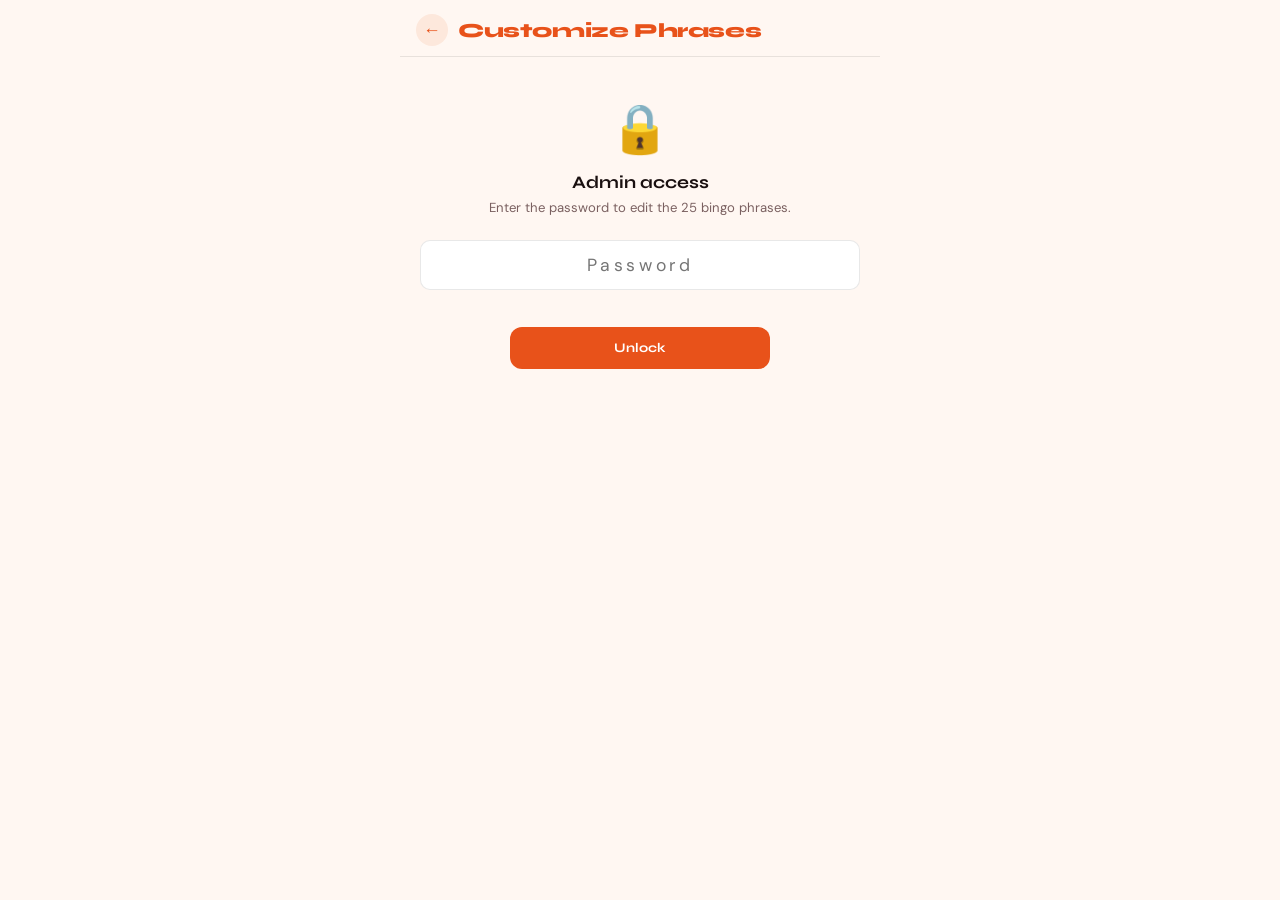
==== admin.html @ 4861fa91 "Add files via upload" ====
<!DOCTYPE html>
<html lang="en">
<head>
<meta charset="UTF-8">
<meta name="viewport" content="width=device-width, initial-scale=1.0, maximum-scale=1.0, user-scalable=no">
<title>Bingo Admin — Customize Phrases</title>
<style>
  @import url('https://fonts.googleapis.com/css2?family=Syne:wght@700;800&family=DM+Sans:ital,wght@0,400;0,500;1,400&display=swap');

  *, *::before, *::after { box-sizing: border-box; margin: 0; padding: 0; -webkit-tap-highlight-color: transparent; }

  :root {
    --orange: #E8521A;
    --orange-dk: #B83E10;
    --orange-lt: #FDE8DC;
    --bg: #FFF7F2;
    --card: #FFFFFF;
    --text: #1A1010;
    --muted: #7A6060;
    --border: rgba(0,0,0,0.09);
    --radius: 10px;
    --danger: #E24B4A;
  }

  html, body {
    min-height: 100%; font-family: 'DM Sans', sans-serif;
    background: var(--bg); color: var(--text);
  }

  .page { max-width: 480px; margin: 0 auto; padding: 0 0 48px; }

  /* ── Header ── */
  .header {
    position: sticky; top: 0; z-index: 10;
    background: var(--bg); border-bottom: 1px solid var(--border);
    padding: 14px 16px 10px;
  }
  .header-row { display: flex; align-items: center; gap: 10px; }
  .back-btn {
    display: flex; align-items: center; justify-content: center;
    width: 32px; height: 32px; border-radius: 50%;
    background: var(--orange-lt); border: none; cursor: pointer;
    color: var(--orange); font-size: 1.1rem;
    flex-shrink: 0; touch-action: manipulation;
    transition: background 0.15s;
  }
  .back-btn:active { background: #f5c9b3; }
  .header h1 {
    font-family: 'Syne', sans-serif; font-size: 1.25rem; font-weight: 800;
    color: var(--orange); letter-spacing: -0.02em;
  }

  /* ── Lock screen ── */
  .lock-screen { padding: 40px 20px; text-align: center; }
  .lock-icon { font-size: 3rem; margin-bottom: 12px; }
  .lock-screen h2 { font-family: 'Syne', sans-serif; font-size: 1.1rem; font-weight: 700; margin-bottom: 6px; }
  .lock-screen p { font-size: 0.82rem; color: var(--muted); margin-bottom: 24px; }

  .pw-field {
    width: 100%; border: 1.5px solid var(--border); border-radius: var(--radius);
    padding: 13px 16px; font-family: 'DM Sans', sans-serif; font-size: 1.1rem;
    outline: none; text-align: center; letter-spacing: 0.2em;
    color: var(--text); background: var(--card); appearance: none;
    margin-bottom: 10px;
  }
  .pw-field:focus { border-color: var(--orange); }
  .pw-err { font-size: 0.78rem; color: var(--danger); min-height: 1.2em; margin-bottom: 12px; }

  /* ── Editor ── */
  .editor { padding: 16px; display: none; }
  .editor.show { display: block; }

  .editor-intro {
    background: var(--orange-lt); border-radius: var(--radius); padding: 12px 14px;
    font-size: 0.8rem; color: var(--orange-dk); line-height: 1.5; margin-bottom: 16px;
  }
  .editor-intro strong { font-weight: 700; }

  .phrase-list { display: flex; flex-direction: column; gap: 8px; margin-bottom: 20px; }

  .phrase-row {
    display: flex; align-items: center; gap: 8px;
  }
  .phrase-num {
    font-family: 'Syne', sans-serif; font-size: 0.68rem; font-weight: 700;
    color: var(--muted); width: 20px; flex-shrink: 0; text-align: right;
  }
  .phrase-input {
    flex: 1; border: 1.5px solid var(--border); border-radius: var(--radius);
    padding: 10px 12px; font-family: 'DM Sans', sans-serif; font-size: 0.88rem;
    outline: none; color: var(--text); background: var(--card); appearance: none;
    transition: border-color 0.15s;
  }
  .phrase-input:focus { border-color: var(--orange); }
  .phrase-input::placeholder { color: #bbb; }

  .actions { display: flex; flex-direction: column; gap: 10px; }
  .btn {
    font-family: 'Syne', sans-serif; font-size: 0.82rem; font-weight: 700;
    padding: 13px 20px; border-radius: 12px; border: none; cursor: pointer;
    touch-action: manipulation; transition: background 0.15s, transform 0.1s;
    text-align: center; width: 100%;
  }
  .btn:active { transform: scale(0.97); }
  .btn-primary { background: var(--orange); color: #fff; }
  .btn-primary:active { background: var(--orange-dk); }
  .btn-ghost { background: var(--card); color: var(--muted); border: 1.5px solid var(--border); }
  .btn-ghost:active { background: #f0e8e4; }
  .btn-danger { background: transparent; color: var(--danger); border: 1.5px solid var(--danger); }
  .btn-danger:active { background: #fef0f0; }

  /* ── Toast ── */
  .toast {
    position: fixed; bottom: 24px; left: 50%; transform: translateX(-50%) translateY(80px);
    background: #1A1010; color: #fff; border-radius: 99px;
    padding: 10px 20px; font-size: 0.82rem; font-weight: 500;
    transition: transform 0.3s cubic-bezier(.32,.72,0,1), opacity 0.3s;
    opacity: 0; white-space: nowrap; z-index: 999; pointer-events: none;
  }
  .toast.show { transform: translateX(-50%) translateY(0); opacity: 1; }

  /* ── Lock screen btn ── */
  .lock-screen .btn { max-width: 260px; margin: 0 auto; display: block; }
</style>
</head>
<body>
<div class="page">

  <div class="header">
    <div class="header-row">
      <button class="back-btn" onclick="window.location.href='index.html'" aria-label="Back to game">←</button>
      <h1>Customize Phrases</h1>
    </div>
  </div>

  <!-- Lock screen -->
  <div class="lock-screen" id="lockScreen">
    <div class="lock-icon">🔒</div>
    <h2>Admin access</h2>
    <p>Enter the password to edit the 25 bingo phrases.</p>
    <input
      class="pw-field" id="pwInput"
      type="password" placeholder="Password"
      autocomplete="off"
      onkeydown="if(event.key==='Enter'){event.preventDefault();checkPw();}"
    >
    <div class="pw-err" id="pwErr"></div>
    <button class="btn btn-primary" onclick="checkPw()">Unlock</button>
  </div>

  <!-- Phrase editor -->
  <div class="editor" id="editor">
    <div class="editor-intro">
      <strong>25 phrases</strong> — these will be randomly shuffled into each player's bingo card. Keep phrases short and fun!
    </div>

    <div class="phrase-list" id="phraseList"></div>

    <div class="actions">
      <button class="btn btn-primary" onclick="savePhrases()">💾 Save phrases</button>
      <button class="btn btn-ghost" onclick="exportTxt()">↓ Export as .txt</button>
      <button class="btn btn-ghost" onclick="importTrigger()">↑ Import from .txt</button>
      <button class="btn btn-danger" onclick="resetToDefaults()">↺ Reset to defaults</button>
    </div>

    <input type="file" id="importFile" accept=".txt" style="display:none" onchange="importTxt(event)">
  </div>

</div>

<div class="toast" id="toast"></div>

<script>
let PASSWORD_HASH = null;

async function sha256(str) {
  const buf = await crypto.subtle.digest('SHA-256', new TextEncoder().encode(str));
  return Array.from(new Uint8Array(buf)).map(b => b.toString(16).padStart(2,'0')).join('');
}

async function loadPasswordHash() {
  try {
    const res = await fetch('password.txt?nc=' + Date.now());
    if (!res.ok) throw new Error();
    PASSWORD_HASH = (await res.text()).trim();
  } catch(e) {
    PASSWORD_HASH = await sha256('03052015');
  }
}

async function checkPw() {
  const v = document.getElementById('pwInput').value;
  if (!PASSWORD_HASH) { showToast('⚠ Still loading, try again'); return; }
  const hash = await sha256(v);
  if (hash === PASSWORD_HASH) {
    document.getElementById('pwErr').textContent = '';
    document.getElementById('lockScreen').style.display = 'none';
    document.getElementById('editor').classList.add('show');
    renderEditor(loadPhrases());
  } else {
    document.getElementById('pwErr').textContent = 'Incorrect password.';
    document.getElementById('pwInput').value = '';
    document.getElementById('pwInput').focus();
  }
}

loadPasswordHash();

const DEFAULT_PHRASES = [
  "Has traveled to 3+ countries",
  "Speaks 2+ languages",
  "Woke up before 6am today",
  "Loves pineapple on pizza",
  "Has a pet at home",
  "Plays a musical instrument",
  "Prefers tea over coffee",
  "Binge-watched a series overnight",
  "Has met a celebrity",
  "Loves spicy food",
  "Has run a 5K or more",
  "Works from home regularly",
  "Has a hidden talent",
  "Has lived in another city",
  "Is the eldest sibling",
  "Can cook a dish by memory",
  "Read a book this month",
  "Collects something unusual",
  "Has gone camping",
  "Learned something new this week",
  "Is afraid of heights",
  "Can solve a Rubik's cube",
  "Has dyed their hair before",
  "Loves karaoke",
  "Pulled an all-nighter recently"
];

function loadPhrases() {
  try {
    const s = localStorage.getItem('bingo_phrases');
    if (s) { const a = JSON.parse(s); if (Array.isArray(a) && a.length === 25) return a; }
  } catch(e) {}
  return [...DEFAULT_PHRASES];
}

function checkPw() {
  const v = document.getElementById('pwInput').value;
  if (v === PASSWORD) {
    document.getElementById('pwErr').textContent = '';
    document.getElementById('lockScreen').style.display = 'none';
    document.getElementById('editor').classList.add('show');
    renderEditor(loadPhrases());
  } else {
    document.getElementById('pwErr').textContent = 'Incorrect password.';
    document.getElementById('pwInput').value = '';
    document.getElementById('pwInput').focus();
  }
}

function renderEditor(phrases) {
  const list = document.getElementById('phraseList');
  list.innerHTML = '';
  phrases.forEach((p, i) => {
    const row = document.createElement('div');
    row.className = 'phrase-row';
    row.innerHTML = `
      <span class="phrase-num">${i + 1}</span>
      <input class="phrase-input" type="text" maxlength="80"
        value="${escHtml(p)}" placeholder="Phrase ${i + 1}…"
        data-idx="${i}" autocomplete="off" autocorrect="off" spellcheck="false"
        onkeydown="if(event.key==='Enter'){event.preventDefault();focusNext(${i});}">
    `;
    list.appendChild(row);
  });
}

function focusNext(i) {
  const inputs = document.querySelectorAll('.phrase-input');
  if (inputs[i + 1]) inputs[i + 1].focus();
  else savePhrases();
}

function getPhrases() {
  return Array.from(document.querySelectorAll('.phrase-input')).map(el => el.value.trim() || `Phrase ${Number(el.dataset.idx)+1}`);
}

function savePhrases() {
  const phrases = getPhrases();
  localStorage.setItem('bingo_phrases', JSON.stringify(phrases));
  showToast('✓ Phrases saved!');
}

function resetToDefaults() {
  if (!confirm('Reset all 25 phrases to the defaults?')) return;
  localStorage.removeItem('bingo_phrases');
  renderEditor([...DEFAULT_PHRASES]);
  showToast('↺ Reset to defaults');
}

function exportTxt() {
  const phrases = getPhrases();
  const content = phrases.map((p, i) => `${i + 1}. ${p}`).join('\n');
  const blob = new Blob([content], { type: 'text/plain' });
  const a = document.createElement('a');
  a.href = URL.createObjectURL(blob);
  a.download = 'bingo-phrases.txt';
  a.click();
  showToast('↓ Exported bingo-phrases.txt');
}

function importTrigger() { document.getElementById('importFile').click(); }

function importTxt(e) {
  const file = e.target.files[0];
  if (!file) return;
  const reader = new FileReader();
  reader.onload = function(ev) {
    const lines = ev.target.result.split('\n')
      .map(l => l.replace(/^\d+\.\s*/, '').trim())
      .filter(Boolean);
    if (lines.length < 25) { showToast('⚠ Need at least 25 lines'); return; }
    renderEditor(lines.slice(0, 25));
    showToast('↑ Imported ' + file.name);
  };
  reader.readAsText(file);
  e.target.value = '';
}

function showToast(msg) {
  const t = document.getElementById('toast');
  t.textContent = msg;
  t.classList.add('show');
  clearTimeout(t._timer);
  t._timer = setTimeout(() => t.classList.remove('show'), 2200);
}

function escHtml(s) {
  return s.replace(/&/g,'&amp;').replace(/"/g,'&quot;').replace(/</g,'&lt;').replace(/>/g,'&gt;');
}
</script>
</body>
</html>
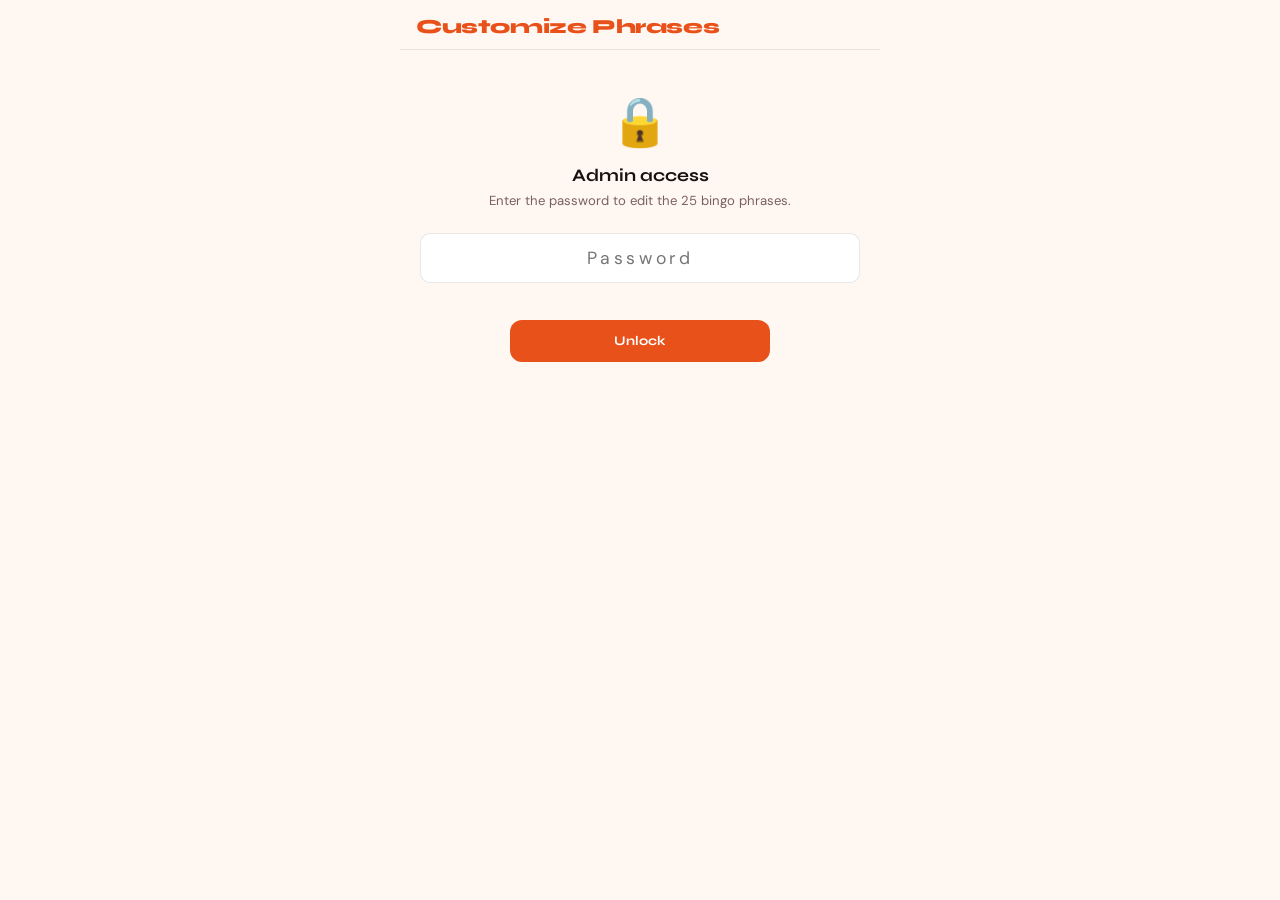
==== commit ac3ddaab: "Update admin.html" ====
--- a/admin.html
+++ b/admin.html
@@ -36,15 +36,6 @@
     padding: 14px 16px 10px;
   }
   .header-row { display: flex; align-items: center; gap: 10px; }
-  .back-btn {
-    display: flex; align-items: center; justify-content: center;
-    width: 32px; height: 32px; border-radius: 50%;
-    background: var(--orange-lt); border: none; cursor: pointer;
-    color: var(--orange); font-size: 1.1rem;
-    flex-shrink: 0; touch-action: manipulation;
-    transition: background 0.15s;
-  }
-  .back-btn:active { background: #f5c9b3; }
   .header h1 {
     font-family: 'Syne', sans-serif; font-size: 1.25rem; font-weight: 800;
     color: var(--orange); letter-spacing: -0.02em;
@@ -128,7 +119,6 @@
 
   <div class="header">
     <div class="header-row">
-      <button class="back-btn" onclick="window.location.href='index.html'" aria-label="Back to game">←</button>
       <h1>Customize Phrases</h1>
     </div>
   </div>
@@ -179,13 +169,16 @@
 }
 
 async function loadPasswordHash() {
+  // Always set the compiled-in fallback first so unlock works immediately
+  PASSWORD_HASH = await sha256('03052015');
+  // Then try to load from password.txt (overrides if found, e.g. on GitHub Pages)
   try {
     const res = await fetch('password.txt?nc=' + Date.now());
-    if (!res.ok) throw new Error();
-    PASSWORD_HASH = (await res.text()).trim();
-  } catch(e) {
-    PASSWORD_HASH = await sha256('03052015');
-  }
+    if (res.ok) {
+      const txt = (await res.text()).trim();
+      if (txt.length === 64) PASSWORD_HASH = txt; // only override if valid sha256
+    }
+  } catch(e) {}
 }
 
 async function checkPw() {
@@ -230,14 +223,13 @@
   "Is afraid of heights",
   "Can solve a Rubik's cube",
   "Has dyed their hair before",
-  "Loves karaoke",
-  "Pulled an all-nighter recently"
+  "Loves karaoke"
 ];
 
 function loadPhrases() {
   try {
     const s = localStorage.getItem('bingo_phrases');
-    if (s) { const a = JSON.parse(s); if (Array.isArray(a) && a.length === 25) return a; }
+    if (s) { const a = JSON.parse(s); if (Array.isArray(a) && a.length === 24) return a; }
   } catch(e) {}
   return [...DEFAULT_PHRASES];
 }
@@ -317,8 +309,8 @@
     const lines = ev.target.result.split('\n')
       .map(l => l.replace(/^\d+\.\s*/, '').trim())
       .filter(Boolean);
-    if (lines.length < 25) { showToast('⚠ Need at least 25 lines'); return; }
-    renderEditor(lines.slice(0, 25));
+    if (lines.length < 24) { showToast('⚠ Need at least 24 lines'); return; }
+    renderEditor(lines.slice(0, 24));
     showToast('↑ Imported ' + file.name);
   };
   reader.readAsText(file);
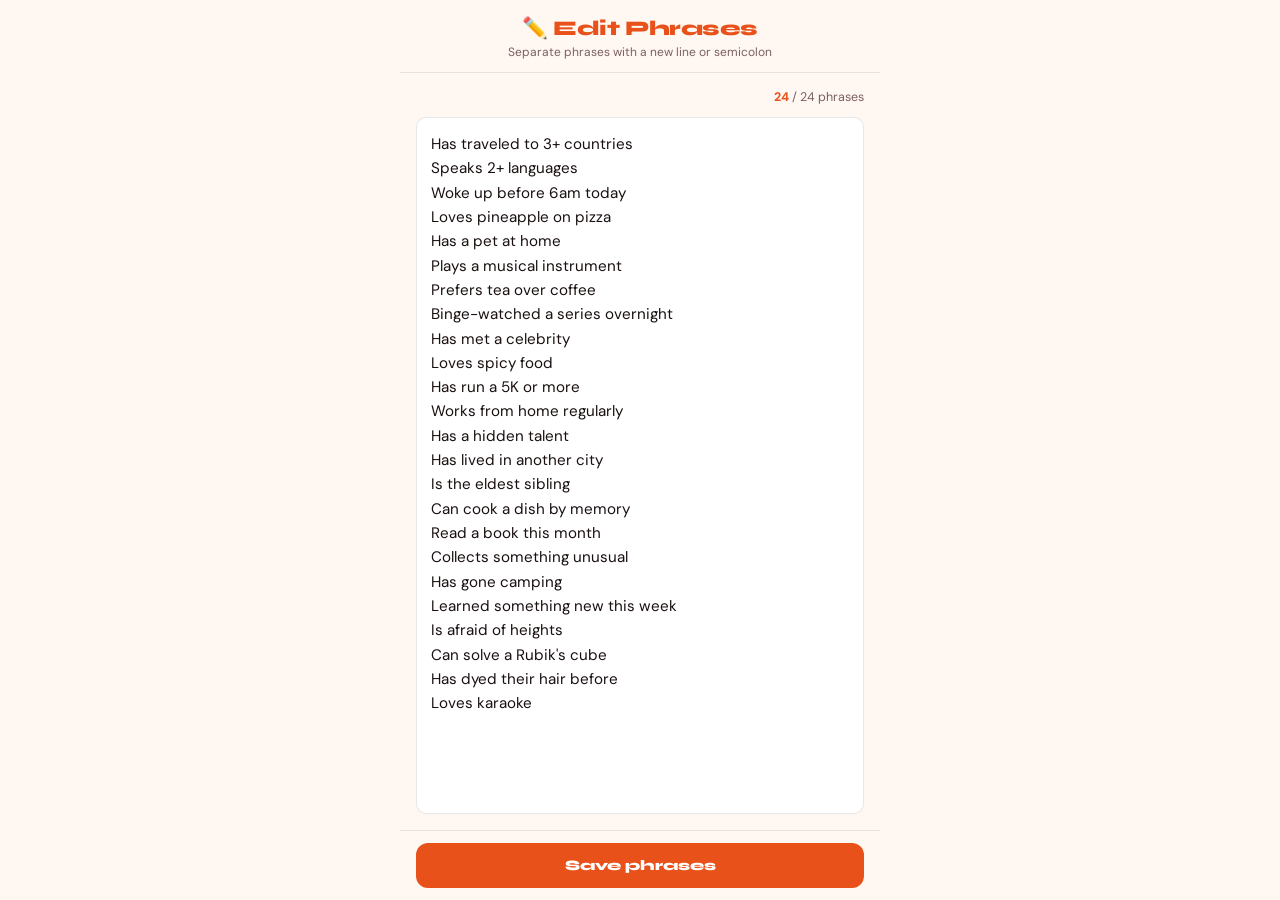
==== commit 3216de26: "Update admin.html" ====
--- a/admin.html
+++ b/admin.html
@@ -3,227 +3,71 @@
 <head>
 <meta charset="UTF-8">
 <meta name="viewport" content="width=device-width, initial-scale=1.0, maximum-scale=1.0, user-scalable=no">
-<title>Bingo Admin — Customize Phrases</title>
+<title>Bingo — Edit Phrases</title>
 <style>
-  @import url('https://fonts.googleapis.com/css2?family=Syne:wght@700;800&family=DM+Sans:ital,wght@0,400;0,500;1,400&display=swap');
+  @import url('https://fonts.googleapis.com/css2?family=Syne:wght@700;800&family=DM+Sans:wght@400;500&display=swap');
+  *, *::before, *::after { box-sizing: border-box; margin: 0; padding: 0; -webkit-tap-highlight-color: transparent; }
+  :root {
+    --orange: #E8521A; --orange-dk: #B83E10; --orange-lt: #FDE8DC;
+    --bg: #FFF7F2; --card: #FFFFFF; --text: #1A1010; --muted: #7A6060;
+    --border: rgba(0,0,0,0.09); --radius: 10px;
+  }
+  html, body { height: 100%; font-family: 'DM Sans', sans-serif; background: var(--bg); color: var(--text); }
 
-  *, *::before, *::after { box-sizing: border-box; margin: 0; padding: 0; -webkit-tap-highlight-color: transparent; }
+  .page { display: flex; flex-direction: column; height: 100dvh; max-width: 480px; margin: 0 auto; }
 
-  :root {
-    --orange: #E8521A;
-    --orange-dk: #B83E10;
-    --orange-lt: #FDE8DC;
-    --bg: #FFF7F2;
-    --card: #FFFFFF;
-    --text: #1A1010;
-    --muted: #7A6060;
-    --border: rgba(0,0,0,0.09);
-    --radius: 10px;
-    --danger: #E24B4A;
+  .header { flex-shrink: 0; background: var(--bg); border-bottom: 1px solid var(--border); padding: 16px 16px 12px; text-align: center; }
+  .header h1 { font-family: 'Syne', sans-serif; font-size: 1.3rem; font-weight: 800; color: var(--orange); letter-spacing: -0.02em; }
+  .header p { font-size: 0.75rem; color: var(--muted); margin-top: 3px; }
+
+  .body { flex: 1; display: flex; flex-direction: column; padding: 16px; gap: 12px; min-height: 0; }
+
+  .counter { font-size: 0.78rem; color: var(--muted); text-align: right; }
+  .counter span { font-weight: 700; color: var(--orange); }
+  .counter.warn span { color: #E24B4A; }
+
+  textarea {
+    flex: 1; width: 100%; border: 1.5px solid var(--border); border-radius: var(--radius);
+    padding: 14px; font-family: 'DM Sans', sans-serif; font-size: 0.95rem; line-height: 1.6;
+    outline: none; color: var(--text); background: var(--card); resize: none;
+    appearance: none; -webkit-appearance: none;
   }
+  textarea:focus { border-color: var(--orange); }
 
-  html, body {
-    min-height: 100%; font-family: 'DM Sans', sans-serif;
-    background: var(--bg); color: var(--text);
-  }
+  .save-bar { flex-shrink: 0; padding: 12px 16px calc(12px + env(safe-area-inset-bottom, 0px)); background: var(--bg); border-top: 1px solid var(--border); }
+  .btn-save { font-family: 'Syne', sans-serif; font-size: 0.9rem; font-weight: 800; padding: 14px; border-radius: 12px; border: none; cursor: pointer; width: 100%; background: var(--orange); color: #fff; touch-action: manipulation; transition: background 0.15s, transform 0.1s; }
+  .btn-save:active { background: var(--orange-dk); transform: scale(0.98); }
 
-  .page { max-width: 480px; margin: 0 auto; padding: 0 0 48px; }
-
-  /* ── Header ── */
-  .header {
-    position: sticky; top: 0; z-index: 10;
-    background: var(--bg); border-bottom: 1px solid var(--border);
-    padding: 14px 16px 10px;
-  }
-  .header-row { display: flex; align-items: center; gap: 10px; }
-  .header h1 {
-    font-family: 'Syne', sans-serif; font-size: 1.25rem; font-weight: 800;
-    color: var(--orange); letter-spacing: -0.02em;
-  }
-
-  /* ── Lock screen ── */
-  .lock-screen { padding: 40px 20px; text-align: center; }
-  .lock-icon { font-size: 3rem; margin-bottom: 12px; }
-  .lock-screen h2 { font-family: 'Syne', sans-serif; font-size: 1.1rem; font-weight: 700; margin-bottom: 6px; }
-  .lock-screen p { font-size: 0.82rem; color: var(--muted); margin-bottom: 24px; }
-
-  .pw-field {
-    width: 100%; border: 1.5px solid var(--border); border-radius: var(--radius);
-    padding: 13px 16px; font-family: 'DM Sans', sans-serif; font-size: 1.1rem;
-    outline: none; text-align: center; letter-spacing: 0.2em;
-    color: var(--text); background: var(--card); appearance: none;
-    margin-bottom: 10px;
-  }
-  .pw-field:focus { border-color: var(--orange); }
-  .pw-err { font-size: 0.78rem; color: var(--danger); min-height: 1.2em; margin-bottom: 12px; }
-
-  /* ── Editor ── */
-  .editor { padding: 16px; display: none; }
-  .editor.show { display: block; }
-
-  .editor-intro {
-    background: var(--orange-lt); border-radius: var(--radius); padding: 12px 14px;
-    font-size: 0.8rem; color: var(--orange-dk); line-height: 1.5; margin-bottom: 16px;
-  }
-  .editor-intro strong { font-weight: 700; }
-
-  .phrase-list { display: flex; flex-direction: column; gap: 8px; margin-bottom: 20px; }
-
-  .phrase-row {
-    display: flex; align-items: center; gap: 8px;
-  }
-  .phrase-num {
-    font-family: 'Syne', sans-serif; font-size: 0.68rem; font-weight: 700;
-    color: var(--muted); width: 20px; flex-shrink: 0; text-align: right;
-  }
-  .phrase-input {
-    flex: 1; border: 1.5px solid var(--border); border-radius: var(--radius);
-    padding: 10px 12px; font-family: 'DM Sans', sans-serif; font-size: 0.88rem;
-    outline: none; color: var(--text); background: var(--card); appearance: none;
-    transition: border-color 0.15s;
-  }
-  .phrase-input:focus { border-color: var(--orange); }
-  .phrase-input::placeholder { color: #bbb; }
-
-  .actions { display: flex; flex-direction: column; gap: 10px; }
-  .btn {
-    font-family: 'Syne', sans-serif; font-size: 0.82rem; font-weight: 700;
-    padding: 13px 20px; border-radius: 12px; border: none; cursor: pointer;
-    touch-action: manipulation; transition: background 0.15s, transform 0.1s;
-    text-align: center; width: 100%;
-  }
-  .btn:active { transform: scale(0.97); }
-  .btn-primary { background: var(--orange); color: #fff; }
-  .btn-primary:active { background: var(--orange-dk); }
-  .btn-ghost { background: var(--card); color: var(--muted); border: 1.5px solid var(--border); }
-  .btn-ghost:active { background: #f0e8e4; }
-  .btn-danger { background: transparent; color: var(--danger); border: 1.5px solid var(--danger); }
-  .btn-danger:active { background: #fef0f0; }
-
-  /* ── Toast ── */
-  .toast {
-    position: fixed; bottom: 24px; left: 50%; transform: translateX(-50%) translateY(80px);
-    background: #1A1010; color: #fff; border-radius: 99px;
-    padding: 10px 20px; font-size: 0.82rem; font-weight: 500;
-    transition: transform 0.3s cubic-bezier(.32,.72,0,1), opacity 0.3s;
-    opacity: 0; white-space: nowrap; z-index: 999; pointer-events: none;
-  }
+  .toast { position: fixed; bottom: 80px; left: 50%; transform: translateX(-50%) translateY(20px); background: #1A1010; color: #fff; border-radius: 99px; padding: 10px 22px; font-size: 0.82rem; font-weight: 500; transition: transform 0.28s cubic-bezier(.32,.72,0,1), opacity 0.28s; opacity: 0; white-space: nowrap; z-index: 999; pointer-events: none; }
   .toast.show { transform: translateX(-50%) translateY(0); opacity: 1; }
-
-  /* ── Lock screen btn ── */
-  .lock-screen .btn { max-width: 260px; margin: 0 auto; display: block; }
 </style>
 </head>
 <body>
 <div class="page">
-
   <div class="header">
-    <div class="header-row">
-      <h1>Customize Phrases</h1>
-    </div>
+    <h1>✏️ Edit Phrases</h1>
+    <p>Separate phrases with a new line or semicolon</p>
   </div>
-
-  <!-- Lock screen -->
-  <div class="lock-screen" id="lockScreen">
-    <div class="lock-icon">🔒</div>
-    <h2>Admin access</h2>
-    <p>Enter the password to edit the 25 bingo phrases.</p>
-    <input
-      class="pw-field" id="pwInput"
-      type="password" placeholder="Password"
-      autocomplete="off"
-      onkeydown="if(event.key==='Enter'){event.preventDefault();checkPw();}"
-    >
-    <div class="pw-err" id="pwErr"></div>
-    <button class="btn btn-primary" onclick="checkPw()">Unlock</button>
+  <div class="body">
+    <div class="counter" id="counter"><span>0</span> / 24 phrases</div>
+    <textarea id="phraseBox" placeholder="Enter your phrases here, one per line or separated by semicolons…" oninput="updateCounter()"></textarea>
   </div>
-
-  <!-- Phrase editor -->
-  <div class="editor" id="editor">
-    <div class="editor-intro">
-      <strong>25 phrases</strong> — these will be randomly shuffled into each player's bingo card. Keep phrases short and fun!
-    </div>
-
-    <div class="phrase-list" id="phraseList"></div>
-
-    <div class="actions">
-      <button class="btn btn-primary" onclick="savePhrases()">💾 Save phrases</button>
-      <button class="btn btn-ghost" onclick="exportTxt()">↓ Export as .txt</button>
-      <button class="btn btn-ghost" onclick="importTrigger()">↑ Import from .txt</button>
-      <button class="btn btn-danger" onclick="resetToDefaults()">↺ Reset to defaults</button>
-    </div>
-
-    <input type="file" id="importFile" accept=".txt" style="display:none" onchange="importTxt(event)">
+  <div class="save-bar">
+    <button class="btn-save" onclick="savePhrases()">Save phrases</button>
   </div>
-
 </div>
-
 <div class="toast" id="toast"></div>
 
 <script>
-let PASSWORD_HASH = null;
-
-async function sha256(str) {
-  const buf = await crypto.subtle.digest('SHA-256', new TextEncoder().encode(str));
-  return Array.from(new Uint8Array(buf)).map(b => b.toString(16).padStart(2,'0')).join('');
-}
-
-async function loadPasswordHash() {
-  // Always set the compiled-in fallback first so unlock works immediately
-  PASSWORD_HASH = await sha256('03052015');
-  // Then try to load from password.txt (overrides if found, e.g. on GitHub Pages)
-  try {
-    const res = await fetch('password.txt?nc=' + Date.now());
-    if (res.ok) {
-      const txt = (await res.text()).trim();
-      if (txt.length === 64) PASSWORD_HASH = txt; // only override if valid sha256
-    }
-  } catch(e) {}
-}
-
-async function checkPw() {
-  const v = document.getElementById('pwInput').value;
-  if (!PASSWORD_HASH) { showToast('⚠ Still loading, try again'); return; }
-  const hash = await sha256(v);
-  if (hash === PASSWORD_HASH) {
-    document.getElementById('pwErr').textContent = '';
-    document.getElementById('lockScreen').style.display = 'none';
-    document.getElementById('editor').classList.add('show');
-    renderEditor(loadPhrases());
-  } else {
-    document.getElementById('pwErr').textContent = 'Incorrect password.';
-    document.getElementById('pwInput').value = '';
-    document.getElementById('pwInput').focus();
-  }
-}
-
-loadPasswordHash();
-
 const DEFAULT_PHRASES = [
-  "Has traveled to 3+ countries",
-  "Speaks 2+ languages",
-  "Woke up before 6am today",
-  "Loves pineapple on pizza",
-  "Has a pet at home",
-  "Plays a musical instrument",
-  "Prefers tea over coffee",
-  "Binge-watched a series overnight",
-  "Has met a celebrity",
-  "Loves spicy food",
-  "Has run a 5K or more",
-  "Works from home regularly",
-  "Has a hidden talent",
-  "Has lived in another city",
-  "Is the eldest sibling",
-  "Can cook a dish by memory",
-  "Read a book this month",
-  "Collects something unusual",
-  "Has gone camping",
-  "Learned something new this week",
-  "Is afraid of heights",
-  "Can solve a Rubik's cube",
-  "Has dyed their hair before",
-  "Loves karaoke"
+  "Has traveled to 3+ countries","Speaks 2+ languages","Woke up before 6am today",
+  "Loves pineapple on pizza","Has a pet at home","Plays a musical instrument",
+  "Prefers tea over coffee","Binge-watched a series overnight","Has met a celebrity",
+  "Loves spicy food","Has run a 5K or more","Works from home regularly",
+  "Has a hidden talent","Has lived in another city","Is the eldest sibling",
+  "Can cook a dish by memory","Read a book this month","Collects something unusual",
+  "Has gone camping","Learned something new this week","Is afraid of heights",
+  "Can solve a Rubik's cube","Has dyed their hair before","Loves karaoke"
 ];
 
 function loadPhrases() {
@@ -234,100 +78,34 @@
   return [...DEFAULT_PHRASES];
 }
 
-function checkPw() {
-  const v = document.getElementById('pwInput').value;
-  if (v === PASSWORD) {
-    document.getElementById('pwErr').textContent = '';
-    document.getElementById('lockScreen').style.display = 'none';
-    document.getElementById('editor').classList.add('show');
-    renderEditor(loadPhrases());
-  } else {
-    document.getElementById('pwErr').textContent = 'Incorrect password.';
-    document.getElementById('pwInput').value = '';
-    document.getElementById('pwInput').focus();
-  }
+function parsePhrases(text) {
+  return text.split(/[;\n]+/).map(p => p.trim()).filter(Boolean);
 }
 
-function renderEditor(phrases) {
-  const list = document.getElementById('phraseList');
-  list.innerHTML = '';
-  phrases.forEach((p, i) => {
-    const row = document.createElement('div');
-    row.className = 'phrase-row';
-    row.innerHTML = `
-      <span class="phrase-num">${i + 1}</span>
-      <input class="phrase-input" type="text" maxlength="80"
-        value="${escHtml(p)}" placeholder="Phrase ${i + 1}…"
-        data-idx="${i}" autocomplete="off" autocorrect="off" spellcheck="false"
-        onkeydown="if(event.key==='Enter'){event.preventDefault();focusNext(${i});}">
-    `;
-    list.appendChild(row);
-  });
-}
-
-function focusNext(i) {
-  const inputs = document.querySelectorAll('.phrase-input');
-  if (inputs[i + 1]) inputs[i + 1].focus();
-  else savePhrases();
-}
-
-function getPhrases() {
-  return Array.from(document.querySelectorAll('.phrase-input')).map(el => el.value.trim() || `Phrase ${Number(el.dataset.idx)+1}`);
+function updateCounter() {
+  const phrases = parsePhrases(document.getElementById('phraseBox').value);
+  const n = phrases.length;
+  const el = document.getElementById('counter');
+  el.innerHTML = '<span>' + n + '</span> / 24 phrases';
+  el.className = 'counter' + (n !== 24 ? ' warn' : '');
 }
 
 function savePhrases() {
-  const phrases = getPhrases();
+  const phrases = parsePhrases(document.getElementById('phraseBox').value);
+  if (phrases.length < 24) { showToast('⚠ Need exactly 24 phrases (have ' + phrases.length + ')'); return; }
+  if (phrases.length > 24) { showToast('⚠ Too many phrases (have ' + phrases.length + ', need 24)'); return; }
   localStorage.setItem('bingo_phrases', JSON.stringify(phrases));
   showToast('✓ Phrases saved!');
 }
 
-function resetToDefaults() {
-  if (!confirm('Reset all 25 phrases to the defaults?')) return;
-  localStorage.removeItem('bingo_phrases');
-  renderEditor([...DEFAULT_PHRASES]);
-  showToast('↺ Reset to defaults');
+function showToast(msg) {
+  const t = document.getElementById('toast'); t.textContent = msg; t.classList.add('show');
+  clearTimeout(t._t); t._t = setTimeout(() => t.classList.remove('show'), 2500);
 }
 
-function exportTxt() {
-  const phrases = getPhrases();
-  const content = phrases.map((p, i) => `${i + 1}. ${p}`).join('\n');
-  const blob = new Blob([content], { type: 'text/plain' });
-  const a = document.createElement('a');
-  a.href = URL.createObjectURL(blob);
-  a.download = 'bingo-phrases.txt';
-  a.click();
-  showToast('↓ Exported bingo-phrases.txt');
-}
-
-function importTrigger() { document.getElementById('importFile').click(); }
-
-function importTxt(e) {
-  const file = e.target.files[0];
-  if (!file) return;
-  const reader = new FileReader();
-  reader.onload = function(ev) {
-    const lines = ev.target.result.split('\n')
-      .map(l => l.replace(/^\d+\.\s*/, '').trim())
-      .filter(Boolean);
-    if (lines.length < 24) { showToast('⚠ Need at least 24 lines'); return; }
-    renderEditor(lines.slice(0, 24));
-    showToast('↑ Imported ' + file.name);
-  };
-  reader.readAsText(file);
-  e.target.value = '';
-}
-
-function showToast(msg) {
-  const t = document.getElementById('toast');
-  t.textContent = msg;
-  t.classList.add('show');
-  clearTimeout(t._timer);
-  t._timer = setTimeout(() => t.classList.remove('show'), 2200);
-}
-
-function escHtml(s) {
-  return s.replace(/&/g,'&amp;').replace(/"/g,'&quot;').replace(/</g,'&lt;').replace(/>/g,'&gt;');
-}
+// Populate textarea with current phrases
+document.getElementById('phraseBox').value = loadPhrases().join('\n');
+updateCounter();
 </script>
 </body>
 </html>
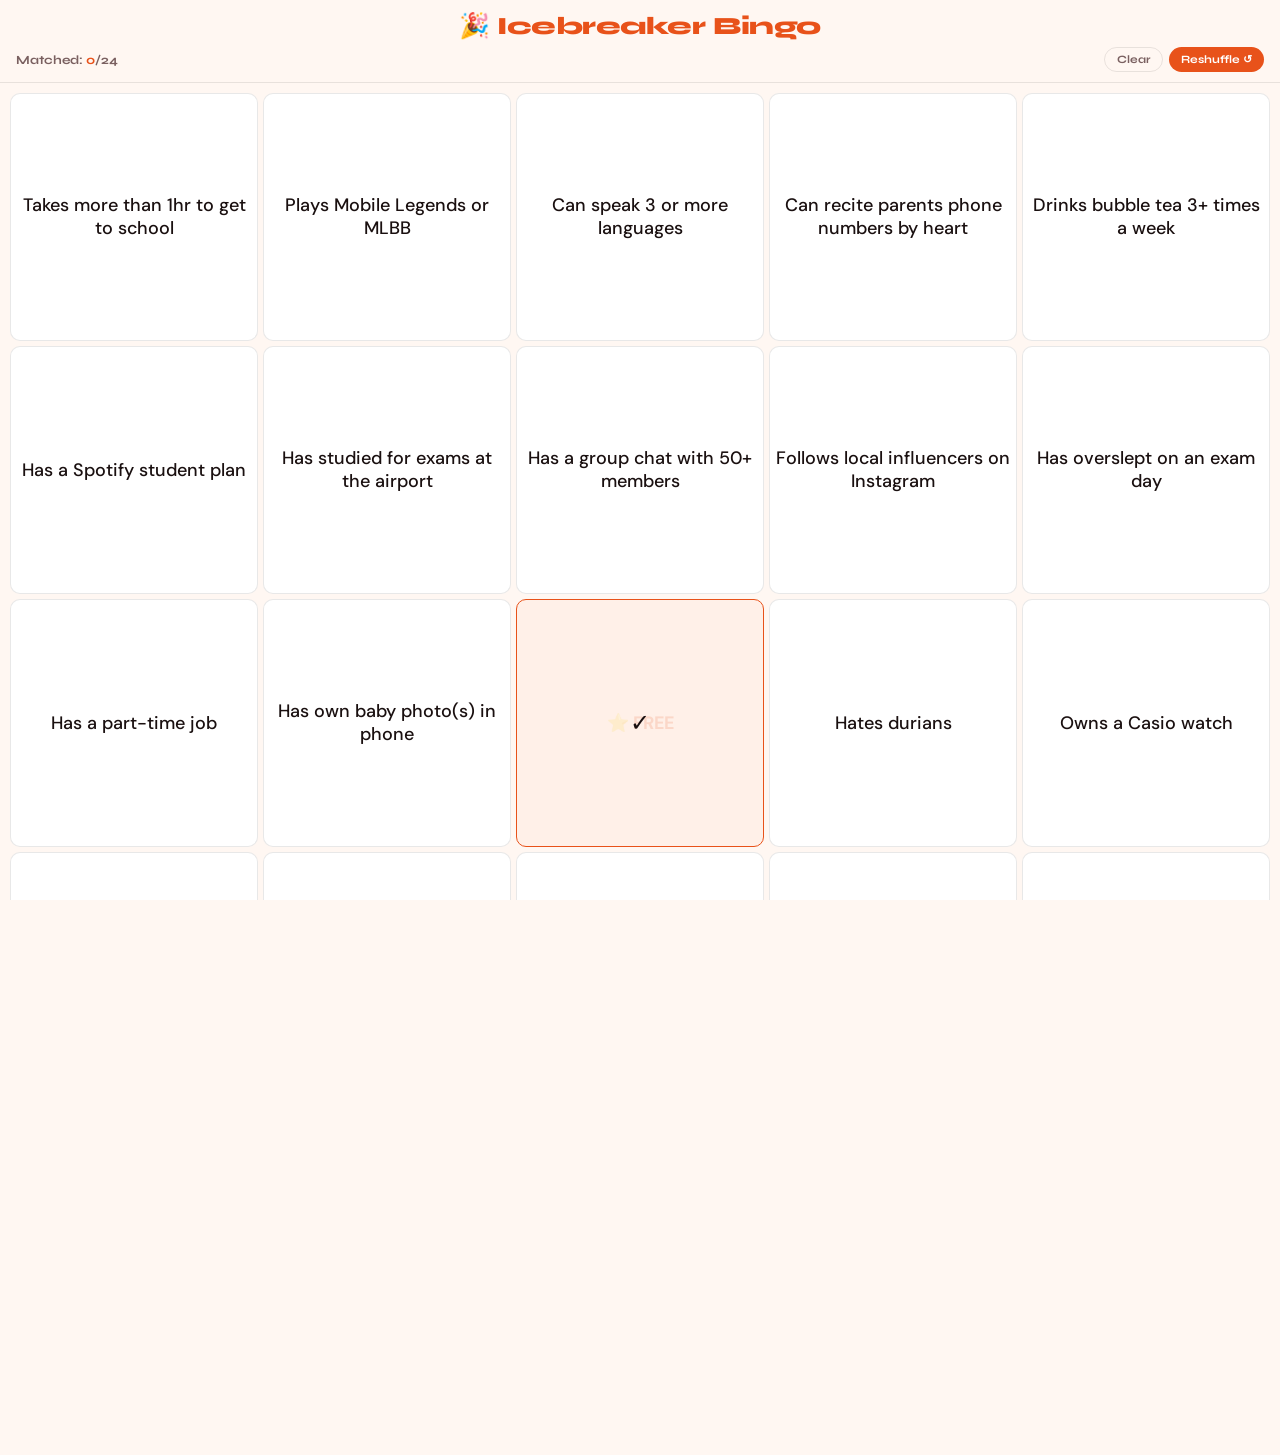
==== commit 2f4f05a6: "Update admin.html" ====
--- a/admin.html
+++ b/admin.html
@@ -3,109 +3,558 @@
 <head>
 <meta charset="UTF-8">
 <meta name="viewport" content="width=device-width, initial-scale=1.0, maximum-scale=1.0, user-scalable=no">
-<title>Bingo — Edit Phrases</title>
+<title>Icebreaker Bingo</title>
 <style>
-  @import url('https://fonts.googleapis.com/css2?family=Syne:wght@700;800&family=DM+Sans:wght@400;500&display=swap');
+  @import url('https://fonts.googleapis.com/css2?family=Syne:wght@700;800&family=DM+Sans:ital,wght@0,400;0,500;1,400&display=swap');
+
   *, *::before, *::after { box-sizing: border-box; margin: 0; padding: 0; -webkit-tap-highlight-color: transparent; }
+
   :root {
-    --orange: #E8521A; --orange-dk: #B83E10; --orange-lt: #FDE8DC;
-    --bg: #FFF7F2; --card: #FFFFFF; --text: #1A1010; --muted: #7A6060;
-    --border: rgba(0,0,0,0.09); --radius: 10px;
-  }
-  html, body { height: 100%; font-family: 'DM Sans', sans-serif; background: var(--bg); color: var(--text); }
-
-  .page { display: flex; flex-direction: column; height: 100dvh; max-width: 480px; margin: 0 auto; }
-
-  .header { flex-shrink: 0; background: var(--bg); border-bottom: 1px solid var(--border); padding: 16px 16px 12px; text-align: center; }
-  .header h1 { font-family: 'Syne', sans-serif; font-size: 1.3rem; font-weight: 800; color: var(--orange); letter-spacing: -0.02em; }
-  .header p { font-size: 0.75rem; color: var(--muted); margin-top: 3px; }
-
-  .body { flex: 1; display: flex; flex-direction: column; padding: 16px; gap: 12px; min-height: 0; }
-
-  .counter { font-size: 0.78rem; color: var(--muted); text-align: right; }
-  .counter span { font-weight: 700; color: var(--orange); }
-  .counter.warn span { color: #E24B4A; }
-
-  textarea {
-    flex: 1; width: 100%; border: 1.5px solid var(--border); border-radius: var(--radius);
-    padding: 14px; font-family: 'DM Sans', sans-serif; font-size: 0.95rem; line-height: 1.6;
-    outline: none; color: var(--text); background: var(--card); resize: none;
+    --orange: #E8521A;
+    --orange-dk: #B83E10;
+    --orange-lt: #FDE8DC;
+    --blue: #3B5BDB;
+    --bg: #FFF7F2;
+    --card: #FFFFFF;
+    --text: #1A1010;
+    --muted: #7A6060;
+    --border: rgba(0,0,0,0.09);
+    --radius: 10px;
+  }
+
+  html, body {
+    height: 100%; width: 100%;
+    font-family: 'DM Sans', sans-serif;
+    background: var(--bg);
+    color: var(--text);
+    overflow-x: hidden;
+  }
+
+  /* ── Layout ── */
+  .page { display: flex; flex-direction: column; min-height: 100dvh; padding: 0 0 env(safe-area-inset-bottom, 12px); }
+
+  /* ── Header ── */
+  .header {
+    text-align: center;
+    padding: 14px 16px 10px;
+    background: var(--bg);
+    position: sticky; top: 0; z-index: 10;
+    border-bottom: 1px solid var(--border);
+  }
+  .header h1 {
+    font-family: 'Syne', sans-serif;
+    font-size: 1.55rem; font-weight: 800;
+    color: var(--orange); letter-spacing: -0.02em; line-height: 1;
+  }
+  .header-sub {
+    display: flex; justify-content: space-between; align-items: center;
+    margin-top: 8px;
+  }
+  .count-badge {
+    font-family: 'Syne', sans-serif; font-size: 0.78rem; font-weight: 700;
+    color: var(--muted);
+  }
+  .count-badge span { color: var(--orange); }
+  .top-btns { display: flex; gap: 6px; }
+  .btn {
+    font-family: 'Syne', sans-serif; font-size: 0.7rem; font-weight: 700;
+    padding: 5px 12px; border-radius: 99px; border: none; cursor: pointer;
+    transition: background 0.15s, transform 0.1s; -webkit-user-select: none;
+    touch-action: manipulation;
+  }
+  .btn:active { transform: scale(0.94); }
+  .btn-ghost { background: transparent; border: 1.5px solid var(--border); color: var(--muted); }
+  .btn-ghost:active { background: #f0e8e4; }
+  .btn-primary { background: var(--orange); color: #fff; }
+  .btn-primary:active { background: var(--orange-dk); }
+
+  /* ── Grid ── */
+  .grid-wrap { flex: 1; padding: 10px 10px 6px; }
+  .grid {
+    display: grid;
+    grid-template-columns: repeat(5, 1fr);
+    gap: 5px;
+    width: 100%;
+  }
+
+  .cell {
+    aspect-ratio: 1;
+    background: var(--card);
+    border: 1.5px solid var(--border);
+    border-radius: var(--radius);
+    display: flex; align-items: center; justify-content: center;
+    text-align: center;
+    padding: 4px;
+    cursor: pointer;
+    position: relative; overflow: hidden;
+    transition: border-color 0.15s, transform 0.1s;
+    -webkit-user-select: none; user-select: none;
+    touch-action: manipulation;
+  }
+  .cell:active:not(.free) { transform: scale(0.93); border-color: var(--orange); }
+  .cell.free {
+    background: var(--orange-lt);
+    border-color: var(--orange);
+    cursor: default;
+  }
+  .cell.marked {
+    background: #FFF0E8;
+    border-color: var(--orange);
+  }
+  .cell-text {
+    font-size: 1rem;
+    font-weight: 500; line-height: 1.25;
+    color: var(--text);
+    transition: opacity 0.3s;
+    z-index: 1; position: relative;
+    word-break: break-word; hyphens: auto;
+    overflow: hidden;
+    max-height: 100%;
+  }
+  .cell.free .cell-text { color: var(--orange); font-weight: 700; }
+  .cell.marked .cell-text { opacity: 0.15; }
+
+  .stamp {
+    position: absolute; inset: 0;
+    display: flex; align-items: center; justify-content: center;
+    opacity: 0; pointer-events: none; transition: opacity 0.3s; z-index: 2;
+    padding: 4px;
+  }
+  .stamp-name {
+    font-family: 'Syne', sans-serif;
+    font-size: clamp(1.03rem, 4.4vw, 1.31rem);
+    font-weight: 700;
+    color: var(--orange);
+    text-align: center;
+    line-height: 1.2;
+    word-break: break-word;
+    hyphens: auto;
+  }
+  .stamp-check {
+    font-size: clamp(1.1rem, 4.5vw, 1.5rem);
+    line-height: 1;
+  }
+  .cell.marked .stamp { opacity: 1; }
+
+  /* ── Win Banner ── */
+  .win-banner {
+    display: none; margin: 0 10px 8px;
+    background: var(--orange); color: #fff; border-radius: 12px;
+    padding: 12px 16px; text-align: center;
+    animation: pop 0.4s cubic-bezier(.36,.07,.19,.97) both;
+  }
+  .win-banner.show { display: block; }
+  .win-banner h2 { font-family: 'Syne', sans-serif; font-size: 1.3rem; font-weight: 800; }
+  .win-banner p { font-size: 0.78rem; opacity: 0.88; margin-top: 3px; }
+
+  @keyframes pop {
+    0% { transform: scale(0.8); opacity: 0; }
+    70% { transform: scale(1.05); }
+    100% { transform: scale(1); opacity: 1; }
+  }
+
+  /* ── Admin link ── */
+  .footer-link {
+    text-align: center; padding: 10px 0 6px;
+    font-size: 0.7rem; color: var(--muted);
+  }
+  .footer-link a { color: var(--muted); text-decoration: underline; opacity: 0.6; }
+
+  /* ── Note dialog ── */
+  .overlay {
+    display: none; position: fixed; inset: 0; z-index: 200;
+    background: rgba(0,0,0,0.5);
+    align-items: flex-end; justify-content: center;
+    padding-bottom: env(safe-area-inset-bottom, 0);
+  }
+  .overlay.open { display: flex; }
+
+  .sheet {
+    background: #fff; border-radius: 20px 20px 0 0;
+    width: 100%; max-width: 480px;
+    padding: 20px 20px 28px;
+    animation: slide-up 0.25s cubic-bezier(.32,.72,0,1) both;
+  }
+  @keyframes slide-up {
+    from { transform: translateY(100%); }
+    to { transform: translateY(0); }
+  }
+
+  .sheet-handle {
+    width: 36px; height: 4px; background: #ddd; border-radius: 99px;
+    margin: 0 auto 16px;
+  }
+  .sheet h3 {
+    font-family: 'Syne', sans-serif; font-size: 0.95rem; font-weight: 700;
+    color: var(--orange); margin-bottom: 3px;
+  }
+  .sheet-phrase {
+    font-size: 0.8rem; color: var(--muted); margin-bottom: 14px;
+    font-style: italic; line-height: 1.4;
+  }
+
+  .note-input-wrap { position: relative; }
+  .note-input {
+    width: 100%; border: 1.5px solid var(--border); border-radius: 10px;
+    padding: 11px 48px 11px 14px;
+    font-family: 'DM Sans', sans-serif; font-size: 1rem;
+    outline: none; color: var(--text); background: #fafafa;
     appearance: none; -webkit-appearance: none;
-  }
-  textarea:focus { border-color: var(--orange); }
-
-  .save-bar { flex-shrink: 0; padding: 12px 16px calc(12px + env(safe-area-inset-bottom, 0px)); background: var(--bg); border-top: 1px solid var(--border); }
-  .btn-save { font-family: 'Syne', sans-serif; font-size: 0.9rem; font-weight: 800; padding: 14px; border-radius: 12px; border: none; cursor: pointer; width: 100%; background: var(--orange); color: #fff; touch-action: manipulation; transition: background 0.15s, transform 0.1s; }
-  .btn-save:active { background: var(--orange-dk); transform: scale(0.98); }
-
-  .toast { position: fixed; bottom: 80px; left: 50%; transform: translateX(-50%) translateY(20px); background: #1A1010; color: #fff; border-radius: 99px; padding: 10px 22px; font-size: 0.82rem; font-weight: 500; transition: transform 0.28s cubic-bezier(.32,.72,0,1), opacity 0.28s; opacity: 0; white-space: nowrap; z-index: 999; pointer-events: none; }
-  .toast.show { transform: translateX(-50%) translateY(0); opacity: 1; }
+    maxlength: 15;
+  }
+  .note-input:focus { border-color: var(--orange); background: #fff; }
+  .char-count {
+    position: absolute; right: 14px; top: 50%; transform: translateY(-50%);
+    font-size: 0.68rem; color: var(--muted); pointer-events: none;
+  }
+  .char-count.full { color: #E24B4A; }
+
+  .sheet-actions { display: flex; gap: 8px; margin-top: 12px; }
+  .sheet-actions .btn { flex: 1; padding: 12px; font-size: 0.8rem; border-radius: 12px; }
+
+  /* ── Confetti ── */
+  #confetti { position: fixed; inset: 0; pointer-events: none; z-index: 9999; width: 100%; height: 100%; }
+
+  /* ── QR panel ── */
+  .qr-bar {
+    display: flex; align-items: center; justify-content: center;
+    gap: 10px; margin: 0 10px 8px;
+    background: var(--card); border: 1.5px solid var(--border);
+    border-radius: 12px; padding: 10px 16px;
+    cursor: pointer; touch-action: manipulation;
+    transition: border-color 0.15s;
+  }
+  .qr-bar:active { border-color: var(--orange); background: var(--orange-lt); }
+  .qr-bar-text { font-family: 'Syne', sans-serif; font-size: 0.82rem; font-weight: 700; color: var(--muted); }
+  .qr-bar-thumb { width: 36px; height: 36px; border-radius: 6px; object-fit: contain; }
+
+  .qr-overlay {
+    display: none; position: fixed; inset: 0; z-index: 300;
+    background: rgba(0,0,0,0.92);
+    flex-direction: column; align-items: center; justify-content: center;
+    padding: 24px;
+  }
+  .qr-overlay.open { display: flex; }
+  .qr-overlay img {
+    width: min(80vw, 80vh); height: min(80vw, 80vh);
+    border-radius: 16px; background: #fff; padding: 16px;
+    object-fit: contain;
+  }
+  .qr-overlay p {
+    color: rgba(255,255,255,0.7); font-size: 0.82rem;
+    margin-top: 20px; text-align: center;
+  }
+  .qr-close {
+    position: absolute; top: 20px; right: 20px;
+    width: 40px; height: 40px; border-radius: 50%;
+    background: rgba(255,255,255,0.15); border: none;
+    color: #fff; font-size: 1.2rem; cursor: pointer;
+    display: flex; align-items: center; justify-content: center;
+    touch-action: manipulation;
+  }
 </style>
 </head>
 <body>
 <div class="page">
+
   <div class="header">
-    <h1>✏️ Edit Phrases</h1>
-    <p>Separate phrases with a new line or semicolon</p>
+    <h1>🎉 Icebreaker Bingo</h1>
+    <div class="header-sub">
+      <div class="count-badge">Matched: <span id="count">0</span>/24</div>
+      <div class="top-btns">
+        <button class="btn btn-ghost" onclick="resetMarks()">Clear</button>
+        <button class="btn btn-primary" onclick="reshuffleBoard()">Reshuffle ↺</button>
+      </div>
+    </div>
   </div>
-  <div class="body">
-    <div class="counter" id="counter"><span>0</span> / 24 phrases</div>
-    <textarea id="phraseBox" placeholder="Enter your phrases here, one per line or separated by semicolons…" oninput="updateCounter()"></textarea>
+
+  <div class="grid-wrap">
+    <div class="grid" id="grid"></div>
   </div>
-  <div class="save-bar">
-    <button class="btn-save" onclick="savePhrases()">Save phrases</button>
+
+  <div class="win-banner" id="winBanner">
+    <h2>🏆 BINGO!</h2>
+    <p>Five in a row — you're an icebreaker legend!</p>
+  </div>
+
+
+  <div class="qr-bar" onclick="document.getElementById('qrOverlay').classList.add('open')">
+    <img class="qr-bar-thumb" src="[data-uri]" alt="QR code">
+    <span class="qr-bar-text">Scan to join on your phone</span>
+    <span style="font-size:1rem; color:var(--muted)">↗</span>
+  </div>
+  <div class="footer-link">
+    <a href="admin.html">⚙ Customize phrases</a>
+  </div>
+
+</div>
+
+<!-- Note bottom sheet -->
+<div class="overlay" id="overlay" onclick="handleOverlayClick(event)">
+  <div class="sheet" id="sheet">
+    <div class="sheet-handle"></div>
+    <h3>Who matches this?</h3>
+    <div class="sheet-phrase" id="sheetPhrase"></div>
+    <div class="note-input-wrap">
+      <input
+        class="note-input" id="noteInput"
+        type="text" maxlength="15"
+        placeholder="Name (optional)…"
+        autocomplete="off" autocorrect="off" spellcheck="false"
+        oninput="updateCharCount()"
+        onkeydown="if(event.key==='Enter'){event.preventDefault();closeNote(true);}"
+      >
+      <span class="char-count" id="charCount">0/15</span>
+    </div>
+    <div class="sheet-actions">
+      <button class="btn btn-ghost" onclick="closeNote(false)">Cancel</button>
+      <button class="btn btn-primary" onclick="closeNote(true)">Mark it ✓</button>
+    </div>
   </div>
 </div>
-<div class="toast" id="toast"></div>
+
+<canvas id="confetti"></canvas>
 
 <script>
+const SUPABASE_URL = "https://hqgemmfrpbpkecxxxhab.supabase.co";
+const SUPABASE_KEY = "eyJhbGciOiJIUzI1NiIsInR5cCI6IkpXVCJ9.eyJpc3MiOiJzdXBhYmFzZSIsInJlZiI6ImhxZ2VtbWZycGJwa2VjeHh4aGFiIiwicm9sZSI6ImFub24iLCJpYXQiOjE3Nzg1MzcyMDgsImV4cCI6MjA5NDExMzIwOH0.WjHpA2_MBg-CVY9G6t0cw31f_ZfXT-tZekcBWquT2x4";
+
 const DEFAULT_PHRASES = [
-  "Has traveled to 3+ countries","Speaks 2+ languages","Woke up before 6am today",
-  "Loves pineapple on pizza","Has a pet at home","Plays a musical instrument",
-  "Prefers tea over coffee","Binge-watched a series overnight","Has met a celebrity",
-  "Loves spicy food","Has run a 5K or more","Works from home regularly",
-  "Has a hidden talent","Has lived in another city","Is the eldest sibling",
-  "Can cook a dish by memory","Read a book this month","Collects something unusual",
-  "Has gone camping","Learned something new this week","Is afraid of heights",
-  "Can solve a Rubik's cube","Has dyed their hair before","Loves karaoke"
+  "Has more than 2 pets",
+  "Takes more than 1hr to get to school",
+  "Owns a Casio watch",
+  "Can speak 3 or more languages",
+  "Has cried watching K-drama before",
+  "Has a part-time job",
+  "Plays Mobile Legends or MLBB",
+  "Has a Spotify student plan",
+  "Has typed OTW while still at home",
+  "Drinks bubble tea 3+ times a week",
+  "Is in the school team of a CCA",
+  "Has a group chat with 50+ members",
+  "Has overslept on an exam day",
+  "Follows local influencers on Instagram",
+  "Has posted a TikTok before",
+  "Has own baby photo(s) in phone",
+  "Can recite parents phone numbers by heart",
+  "Hates durians",
+  "Cannot take spicy food",
+  "Has dozed off on the MRT and missed their stop",
+  "Plays basketball at the void deck",
+  "Has studied for exams at the airport",
+  "Has mistaken a stranger for a friend",
+  "Has more than 250 followers on social media"
 ];
 
-function loadPhrases() {
+async function fetchPhrasesFromSupabase() {
   try {
-    const s = localStorage.getItem('bingo_phrases');
-    if (s) { const a = JSON.parse(s); if (Array.isArray(a) && a.length === 24) return a; }
+    const res = await fetch(SUPABASE_URL + "/rest/v1/phrases?id=eq.1&select=data", {
+      headers: {
+        "apikey": SUPABASE_KEY,
+        "Authorization": "Bearer " + SUPABASE_KEY
+      }
+    });
+    if (!res.ok) throw new Error();
+    const json = await res.json();
+    if (json && json[0] && Array.isArray(json[0].data) && json[0].data.length === 24) {
+      return json[0].data;
+    }
   } catch(e) {}
   return [...DEFAULT_PHRASES];
 }
 
-function parsePhrases(text) {
-  return text.split(/[;\n]+/).map(p => p.trim()).filter(Boolean);
-}
-
-function updateCounter() {
-  const phrases = parsePhrases(document.getElementById('phraseBox').value);
-  const n = phrases.length;
-  const el = document.getElementById('counter');
-  el.innerHTML = '<span>' + n + '</span> / 24 phrases';
-  el.className = 'counter' + (n !== 24 ? ' warn' : '');
-}
-
-function savePhrases() {
-  const phrases = parsePhrases(document.getElementById('phraseBox').value);
-  if (phrases.length < 24) { showToast('⚠ Need exactly 24 phrases (have ' + phrases.length + ')'); return; }
-  if (phrases.length > 24) { showToast('⚠ Too many phrases (have ' + phrases.length + ', need 24)'); return; }
-  localStorage.setItem('bingo_phrases', JSON.stringify(phrases));
-  showToast('✓ Phrases saved!');
-}
-
-function showToast(msg) {
-  const t = document.getElementById('toast'); t.textContent = msg; t.classList.add('show');
-  clearTimeout(t._t); t._t = setTimeout(() => t.classList.remove('show'), 2500);
-}
-
-// Populate textarea with current phrases
-document.getElementById('phraseBox').value = loadPhrases().join('\n');
-updateCounter();
+let phrases = [...DEFAULT_PHRASES];
+let shuffled = [];
+let marks = new Array(25).fill(false);
+let notes = new Array(25).fill("");
+let activeCell = null;
+
+function seededShuffle(arr, seed) {
+  let a = [...arr], s = seed;
+  for (let i = a.length - 1; i > 0; i--) {
+    s = (s * 1664525 + 1013904223) & 0xffffffff;
+    const j = Math.abs(s) % (i + 1);
+    [a[i], a[j]] = [a[j], a[i]];
+  }
+  return a;
+}
+
+function getSeed() {
+  try {
+    const params = new URLSearchParams(window.location.search);
+    if (params.has('seed')) return parseInt(params.get('seed'));
+    const s = Math.floor(Math.random() * 9999999);
+    const url = new URL(window.location.href);
+    url.searchParams.set('seed', s);
+    history.replaceState({}, '', url);
+    return s;
+  } catch(e) {
+    return Math.floor(Math.random() * 9999999);
+  }
+}
+
+function buildBoard() {
+  const seed = getSeed();
+  let pool = seededShuffle(phrases, seed);
+  pool.splice(12, 0, null);
+  shuffled = pool.slice(0, 25);
+  marks = new Array(25).fill(false);
+  notes = new Array(25).fill("");
+  marks[12] = true;
+  renderGrid();
+  updateCount();
+  document.getElementById('winBanner').classList.remove('show');
+}
+
+function reshuffleBoard() {
+  try {
+    const url = new URL(window.location.href);
+    url.searchParams.set('seed', Math.floor(Math.random() * 9999999));
+    history.replaceState({}, '', url);
+  } catch(e) {}
+  buildBoard();
+}
+
+
+function fitCellText() {
+  const cells = document.querySelectorAll('.cell');
+  cells.forEach(cell => {
+    const textEl = cell.querySelector('.cell-text');
+    if (!textEl) return;
+    const maxW = cell.clientWidth - 8;
+    const maxH = cell.clientHeight - 8;
+    let size = 18; // start big (px)
+    textEl.style.fontSize = size + 'px';
+    while ((textEl.scrollHeight > maxH || textEl.scrollWidth > maxW) && size > 7) {
+      size -= 0.5;
+      textEl.style.fontSize = size + 'px';
+    }
+  });
+}
+function renderGrid() {
+  const grid = document.getElementById('grid');
+  grid.innerHTML = '';
+  shuffled.forEach((phrase, i) => {
+    const cell = document.createElement('div');
+    const isFree = i === 12;
+    cell.className = 'cell' + (isFree ? ' free' : '') + (marks[i] ? ' marked' : '');
+    const label = isFree ? '⭐ FREE' : (phrase || '');
+    const note = notes[i] || '';
+    const stampContent = note
+      ? `<span class="stamp-name">${escHtml(note)}</span>`
+      : `<span class="stamp-check">✓</span>`;
+    cell.innerHTML = `<div class="cell-text">${label}</div><div class="stamp">${stampContent}</div>`;
+    if (!isFree) cell.addEventListener('click', () => openNote(i));
+    grid.appendChild(cell);
+  });
+  requestAnimationFrame(() => requestAnimationFrame(fitCellText));
+}
+
+function escHtml(s) {
+  return s.replace(/&/g,'&amp;').replace(/</g,'&lt;').replace(/>/g,'&gt;').replace(/"/g,'&quot;');
+}
+
+function openNote(i) {
+  if (marks[i]) {
+    marks[i] = false; notes[i] = '';
+    renderGrid(); updateCount(); checkWin(); return;
+  }
+  activeCell = i;
+  document.getElementById('sheetPhrase').textContent = shuffled[i] || '';
+  document.getElementById('noteInput').value = notes[i] || '';
+  updateCharCount();
+  document.getElementById('overlay').classList.add('open');
+  setTimeout(() => document.getElementById('noteInput').focus(), 80);
+}
+
+function closeNote(confirm) {
+  if (confirm && activeCell !== null) {
+    marks[activeCell] = true;
+    notes[activeCell] = document.getElementById('noteInput').value.slice(0, 15);
+    renderGrid(); updateCount(); checkWin();
+  }
+  document.getElementById('overlay').classList.remove('open');
+  activeCell = null;
+}
+
+function handleOverlayClick(e) {
+  if (e.target === document.getElementById('overlay')) closeNote(false);
+}
+
+function updateCharCount() {
+  const v = document.getElementById('noteInput').value.length;
+  const el = document.getElementById('charCount');
+  el.textContent = v + '/15';
+  el.className = 'char-count' + (v >= 15 ? ' full' : '');
+}
+
+function resetMarks() {
+  marks = new Array(25).fill(false);
+  notes = new Array(25).fill(""); marks[12] = true;
+  renderGrid(); updateCount();
+  document.getElementById('winBanner').classList.remove('show');
+}
+
+function updateCount() {
+  document.getElementById('count').textContent = Math.max(0, marks.filter(Boolean).length - 1);
+}
+
+const LINES = [
+  [0,1,2,3,4],[5,6,7,8,9],[10,11,12,13,14],[15,16,17,18,19],[20,21,22,23,24],
+  [0,5,10,15,20],[1,6,11,16,21],[2,7,12,17,22],[3,8,13,18,23],[4,9,14,19,24],
+  [0,6,12,18,24],[4,8,12,16,20]
+];
+
+function checkWin() {
+  if (LINES.some(line => line.every(i => marks[i]))) {
+    document.getElementById('winBanner').classList.add('show');
+    launchConfetti();
+  }
+}
+
+function launchConfetti() {
+  const canvas = document.getElementById('confetti');
+  const ctx = canvas.getContext('2d');
+  canvas.width = window.innerWidth; canvas.height = window.innerHeight;
+  const cols = ['#E8521A','#3B5BDB','#FFD43B','#40C057','#F783AC','#FF6B6B'];
+  const pieces = Array.from({length: 90}, () => ({
+    x: Math.random() * canvas.width, y: -20 - Math.random() * canvas.height * 0.3,
+    r: Math.random() * 6 + 3, d: Math.random() * 80,
+    color: cols[Math.floor(Math.random() * cols.length)],
+    tilt: 0, tiltAngle: 0, tiltSpeed: Math.random() * 0.08 + 0.04
+  }));
+  let angle = 0, frame = 0;
+  function draw() {
+    ctx.clearRect(0, 0, canvas.width, canvas.height);
+    angle += 0.01;
+    pieces.forEach(p => {
+      p.tiltAngle += p.tiltSpeed;
+      p.y += Math.cos(angle + p.d) + 2.5;
+      p.x += Math.sin(angle);
+      p.tilt = Math.sin(p.tiltAngle) * 10;
+      ctx.beginPath(); ctx.lineWidth = p.r / 2; ctx.strokeStyle = p.color;
+      ctx.moveTo(p.x + p.tilt + p.r/4, p.y);
+      ctx.lineTo(p.x + p.tilt, p.y + p.tilt + p.r/4);
+      ctx.stroke();
+    });
+    if (++frame < 200) requestAnimationFrame(draw);
+    else ctx.clearRect(0, 0, canvas.width, canvas.height);
+  }
+  draw();
+}
+
+async function init() {
+  phrases = await fetchPhrasesFromSupabase();
+  buildBoard();
+}
+init();
+window.addEventListener('resize', fitCellText);
 </script>
+
+<div class="qr-overlay" id="qrOverlay" onclick="this.classList.remove('open')">
+  <button class="qr-close" onclick="document.getElementById('qrOverlay').classList.remove('open')">✕</button>
+  <img src="[data-uri]" alt="Scan to join the bingo game">
+  <p>Scan with your phone camera to open the bingo card</p>
+</div>
 </body>
 </html>
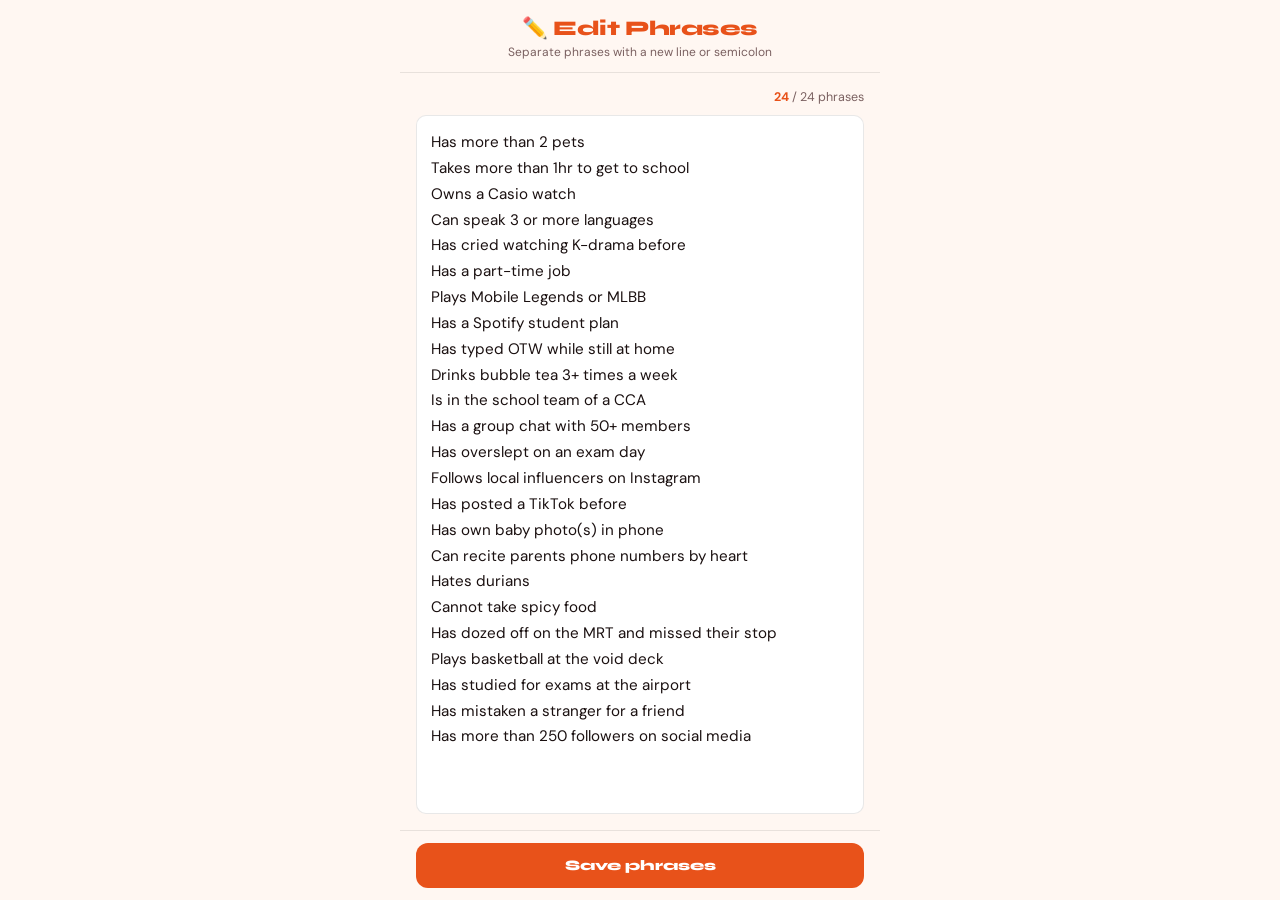
==== commit bf6e9fb0: "Update admin.html" ====
--- a/admin.html
+++ b/admin.html
@@ -3,558 +3,138 @@
 <head>
 <meta charset="UTF-8">
 <meta name="viewport" content="width=device-width, initial-scale=1.0, maximum-scale=1.0, user-scalable=no">
-<title>Icebreaker Bingo</title>
+<title>Bingo — Edit Phrases</title>
 <style>
-  @import url('https://fonts.googleapis.com/css2?family=Syne:wght@700;800&family=DM+Sans:ital,wght@0,400;0,500;1,400&display=swap');
-
+  @import url('https://fonts.googleapis.com/css2?family=Syne:wght@700;800&family=DM+Sans:wght@400;500&display=swap');
   *, *::before, *::after { box-sizing: border-box; margin: 0; padding: 0; -webkit-tap-highlight-color: transparent; }
-
   :root {
-    --orange: #E8521A;
-    --orange-dk: #B83E10;
-    --orange-lt: #FDE8DC;
-    --blue: #3B5BDB;
-    --bg: #FFF7F2;
-    --card: #FFFFFF;
-    --text: #1A1010;
-    --muted: #7A6060;
-    --border: rgba(0,0,0,0.09);
-    --radius: 10px;
+    --orange: #E8521A; --orange-dk: #B83E10; --orange-lt: #FDE8DC;
+    --bg: #FFF7F2; --card: #FFFFFF; --text: #1A1010; --muted: #7A6060;
+    --border: rgba(0,0,0,0.09); --radius: 10px;
   }
-
-  html, body {
-    height: 100%; width: 100%;
-    font-family: 'DM Sans', sans-serif;
-    background: var(--bg);
-    color: var(--text);
-    overflow-x: hidden;
-  }
-
-  /* ── Layout ── */
-  .page { display: flex; flex-direction: column; min-height: 100dvh; padding: 0 0 env(safe-area-inset-bottom, 12px); }
-
-  /* ── Header ── */
-  .header {
-    text-align: center;
-    padding: 14px 16px 10px;
-    background: var(--bg);
-    position: sticky; top: 0; z-index: 10;
-    border-bottom: 1px solid var(--border);
-  }
-  .header h1 {
-    font-family: 'Syne', sans-serif;
-    font-size: 1.55rem; font-weight: 800;
-    color: var(--orange); letter-spacing: -0.02em; line-height: 1;
-  }
-  .header-sub {
-    display: flex; justify-content: space-between; align-items: center;
-    margin-top: 8px;
-  }
-  .count-badge {
-    font-family: 'Syne', sans-serif; font-size: 0.78rem; font-weight: 700;
-    color: var(--muted);
-  }
-  .count-badge span { color: var(--orange); }
-  .top-btns { display: flex; gap: 6px; }
-  .btn {
-    font-family: 'Syne', sans-serif; font-size: 0.7rem; font-weight: 700;
-    padding: 5px 12px; border-radius: 99px; border: none; cursor: pointer;
-    transition: background 0.15s, transform 0.1s; -webkit-user-select: none;
-    touch-action: manipulation;
-  }
-  .btn:active { transform: scale(0.94); }
-  .btn-ghost { background: transparent; border: 1.5px solid var(--border); color: var(--muted); }
-  .btn-ghost:active { background: #f0e8e4; }
-  .btn-primary { background: var(--orange); color: #fff; }
-  .btn-primary:active { background: var(--orange-dk); }
-
-  /* ── Grid ── */
-  .grid-wrap { flex: 1; padding: 10px 10px 6px; }
-  .grid {
-    display: grid;
-    grid-template-columns: repeat(5, 1fr);
-    gap: 5px;
-    width: 100%;
-  }
-
-  .cell {
-    aspect-ratio: 1;
-    background: var(--card);
-    border: 1.5px solid var(--border);
-    border-radius: var(--radius);
-    display: flex; align-items: center; justify-content: center;
-    text-align: center;
-    padding: 4px;
-    cursor: pointer;
-    position: relative; overflow: hidden;
-    transition: border-color 0.15s, transform 0.1s;
-    -webkit-user-select: none; user-select: none;
-    touch-action: manipulation;
-  }
-  .cell:active:not(.free) { transform: scale(0.93); border-color: var(--orange); }
-  .cell.free {
-    background: var(--orange-lt);
-    border-color: var(--orange);
-    cursor: default;
-  }
-  .cell.marked {
-    background: #FFF0E8;
-    border-color: var(--orange);
-  }
-  .cell-text {
-    font-size: 1rem;
-    font-weight: 500; line-height: 1.25;
-    color: var(--text);
-    transition: opacity 0.3s;
-    z-index: 1; position: relative;
-    word-break: break-word; hyphens: auto;
-    overflow: hidden;
-    max-height: 100%;
-  }
-  .cell.free .cell-text { color: var(--orange); font-weight: 700; }
-  .cell.marked .cell-text { opacity: 0.15; }
-
-  .stamp {
-    position: absolute; inset: 0;
-    display: flex; align-items: center; justify-content: center;
-    opacity: 0; pointer-events: none; transition: opacity 0.3s; z-index: 2;
-    padding: 4px;
-  }
-  .stamp-name {
-    font-family: 'Syne', sans-serif;
-    font-size: clamp(1.03rem, 4.4vw, 1.31rem);
-    font-weight: 700;
-    color: var(--orange);
-    text-align: center;
-    line-height: 1.2;
-    word-break: break-word;
-    hyphens: auto;
-  }
-  .stamp-check {
-    font-size: clamp(1.1rem, 4.5vw, 1.5rem);
-    line-height: 1;
-  }
-  .cell.marked .stamp { opacity: 1; }
-
-  /* ── Win Banner ── */
-  .win-banner {
-    display: none; margin: 0 10px 8px;
-    background: var(--orange); color: #fff; border-radius: 12px;
-    padding: 12px 16px; text-align: center;
-    animation: pop 0.4s cubic-bezier(.36,.07,.19,.97) both;
-  }
-  .win-banner.show { display: block; }
-  .win-banner h2 { font-family: 'Syne', sans-serif; font-size: 1.3rem; font-weight: 800; }
-  .win-banner p { font-size: 0.78rem; opacity: 0.88; margin-top: 3px; }
-
-  @keyframes pop {
-    0% { transform: scale(0.8); opacity: 0; }
-    70% { transform: scale(1.05); }
-    100% { transform: scale(1); opacity: 1; }
-  }
-
-  /* ── Admin link ── */
-  .footer-link {
-    text-align: center; padding: 10px 0 6px;
-    font-size: 0.7rem; color: var(--muted);
-  }
-  .footer-link a { color: var(--muted); text-decoration: underline; opacity: 0.6; }
-
-  /* ── Note dialog ── */
-  .overlay {
-    display: none; position: fixed; inset: 0; z-index: 200;
-    background: rgba(0,0,0,0.5);
-    align-items: flex-end; justify-content: center;
-    padding-bottom: env(safe-area-inset-bottom, 0);
-  }
-  .overlay.open { display: flex; }
-
-  .sheet {
-    background: #fff; border-radius: 20px 20px 0 0;
-    width: 100%; max-width: 480px;
-    padding: 20px 20px 28px;
-    animation: slide-up 0.25s cubic-bezier(.32,.72,0,1) both;
-  }
-  @keyframes slide-up {
-    from { transform: translateY(100%); }
-    to { transform: translateY(0); }
-  }
-
-  .sheet-handle {
-    width: 36px; height: 4px; background: #ddd; border-radius: 99px;
-    margin: 0 auto 16px;
-  }
-  .sheet h3 {
-    font-family: 'Syne', sans-serif; font-size: 0.95rem; font-weight: 700;
-    color: var(--orange); margin-bottom: 3px;
-  }
-  .sheet-phrase {
-    font-size: 0.8rem; color: var(--muted); margin-bottom: 14px;
-    font-style: italic; line-height: 1.4;
-  }
-
-  .note-input-wrap { position: relative; }
-  .note-input {
-    width: 100%; border: 1.5px solid var(--border); border-radius: 10px;
-    padding: 11px 48px 11px 14px;
-    font-family: 'DM Sans', sans-serif; font-size: 1rem;
-    outline: none; color: var(--text); background: #fafafa;
-    appearance: none; -webkit-appearance: none;
-    maxlength: 15;
-  }
-  .note-input:focus { border-color: var(--orange); background: #fff; }
-  .char-count {
-    position: absolute; right: 14px; top: 50%; transform: translateY(-50%);
-    font-size: 0.68rem; color: var(--muted); pointer-events: none;
-  }
-  .char-count.full { color: #E24B4A; }
-
-  .sheet-actions { display: flex; gap: 8px; margin-top: 12px; }
-  .sheet-actions .btn { flex: 1; padding: 12px; font-size: 0.8rem; border-radius: 12px; }
-
-  /* ── Confetti ── */
-  #confetti { position: fixed; inset: 0; pointer-events: none; z-index: 9999; width: 100%; height: 100%; }
-
-  /* ── QR panel ── */
-  .qr-bar {
-    display: flex; align-items: center; justify-content: center;
-    gap: 10px; margin: 0 10px 8px;
-    background: var(--card); border: 1.5px solid var(--border);
-    border-radius: 12px; padding: 10px 16px;
-    cursor: pointer; touch-action: manipulation;
-    transition: border-color 0.15s;
-  }
-  .qr-bar:active { border-color: var(--orange); background: var(--orange-lt); }
-  .qr-bar-text { font-family: 'Syne', sans-serif; font-size: 0.82rem; font-weight: 700; color: var(--muted); }
-  .qr-bar-thumb { width: 36px; height: 36px; border-radius: 6px; object-fit: contain; }
-
-  .qr-overlay {
-    display: none; position: fixed; inset: 0; z-index: 300;
-    background: rgba(0,0,0,0.92);
-    flex-direction: column; align-items: center; justify-content: center;
-    padding: 24px;
-  }
-  .qr-overlay.open { display: flex; }
-  .qr-overlay img {
-    width: min(80vw, 80vh); height: min(80vw, 80vh);
-    border-radius: 16px; background: #fff; padding: 16px;
-    object-fit: contain;
-  }
-  .qr-overlay p {
-    color: rgba(255,255,255,0.7); font-size: 0.82rem;
-    margin-top: 20px; text-align: center;
-  }
-  .qr-close {
-    position: absolute; top: 20px; right: 20px;
-    width: 40px; height: 40px; border-radius: 50%;
-    background: rgba(255,255,255,0.15); border: none;
-    color: #fff; font-size: 1.2rem; cursor: pointer;
-    display: flex; align-items: center; justify-content: center;
-    touch-action: manipulation;
-  }
+  html, body { height: 100%; font-family: 'DM Sans', sans-serif; background: var(--bg); color: var(--text); }
+  .page { display: flex; flex-direction: column; height: 100dvh; max-width: 480px; margin: 0 auto; }
+  .header { flex-shrink: 0; background: var(--bg); border-bottom: 1px solid var(--border); padding: 16px 16px 12px; text-align: center; }
+  .header h1 { font-family: 'Syne', sans-serif; font-size: 1.3rem; font-weight: 800; color: var(--orange); letter-spacing: -0.02em; }
+  .header p { font-size: 0.75rem; color: var(--muted); margin-top: 3px; }
+  .body { flex: 1; display: flex; flex-direction: column; padding: 16px; gap: 10px; min-height: 0; }
+  .counter { font-size: 0.78rem; color: var(--muted); text-align: right; }
+  .counter span { font-weight: 700; color: var(--orange); }
+  .counter.warn span { color: #E24B4A; }
+  textarea { flex: 1; width: 100%; border: 1.5px solid var(--border); border-radius: var(--radius); padding: 14px; font-family: 'DM Sans', sans-serif; font-size: 0.95rem; line-height: 1.7; outline: none; color: var(--text); background: var(--card); resize: none; appearance: none; }
+  textarea:focus { border-color: var(--orange); }
+  textarea.loading { opacity: 0.5; }
+  .save-bar { flex-shrink: 0; padding: 12px 16px calc(12px + env(safe-area-inset-bottom, 0px)); background: var(--bg); border-top: 1px solid var(--border); }
+  .btn-save { font-family: 'Syne', sans-serif; font-size: 0.9rem; font-weight: 800; padding: 14px; border-radius: 12px; border: none; cursor: pointer; width: 100%; background: var(--orange); color: #fff; touch-action: manipulation; transition: background 0.15s, transform 0.1s; }
+  .btn-save:active { background: var(--orange-dk); transform: scale(0.98); }
+  .btn-save:disabled { background: #ccc; cursor: not-allowed; transform: none; }
+  .toast { position: fixed; bottom: 80px; left: 50%; transform: translateX(-50%) translateY(20px); background: #1A1010; color: #fff; border-radius: 99px; padding: 10px 22px; font-size: 0.82rem; font-weight: 500; transition: transform 0.28s cubic-bezier(.32,.72,0,1), opacity 0.28s; opacity: 0; white-space: nowrap; z-index: 999; pointer-events: none; }
+  .toast.show { transform: translateX(-50%) translateY(0); opacity: 1; }
 </style>
 </head>
 <body>
 <div class="page">
-
   <div class="header">
-    <h1>🎉 Icebreaker Bingo</h1>
-    <div class="header-sub">
-      <div class="count-badge">Matched: <span id="count">0</span>/24</div>
-      <div class="top-btns">
-        <button class="btn btn-ghost" onclick="resetMarks()">Clear</button>
-        <button class="btn btn-primary" onclick="reshuffleBoard()">Reshuffle ↺</button>
-      </div>
-    </div>
+    <h1>✏️ Edit Phrases</h1>
+    <p>Separate phrases with a new line or semicolon</p>
   </div>
-
-  <div class="grid-wrap">
-    <div class="grid" id="grid"></div>
+  <div class="body">
+    <div class="counter" id="counter"><span>—</span> / 24 phrases</div>
+    <textarea id="phraseBox" placeholder="Loading phrases…" oninput="updateCounter()" class="loading"></textarea>
   </div>
-
-  <div class="win-banner" id="winBanner">
-    <h2>🏆 BINGO!</h2>
-    <p>Five in a row — you're an icebreaker legend!</p>
-  </div>
-
-
-  <div class="qr-bar" onclick="document.getElementById('qrOverlay').classList.add('open')">
-    <img class="qr-bar-thumb" src="[data-uri]" alt="QR code">
-    <span class="qr-bar-text">Scan to join on your phone</span>
-    <span style="font-size:1rem; color:var(--muted)">↗</span>
-  </div>
-  <div class="footer-link">
-    <a href="admin.html">⚙ Customize phrases</a>
-  </div>
-
-</div>
-
-<!-- Note bottom sheet -->
-<div class="overlay" id="overlay" onclick="handleOverlayClick(event)">
-  <div class="sheet" id="sheet">
-    <div class="sheet-handle"></div>
-    <h3>Who matches this?</h3>
-    <div class="sheet-phrase" id="sheetPhrase"></div>
-    <div class="note-input-wrap">
-      <input
-        class="note-input" id="noteInput"
-        type="text" maxlength="15"
-        placeholder="Name (optional)…"
-        autocomplete="off" autocorrect="off" spellcheck="false"
-        oninput="updateCharCount()"
-        onkeydown="if(event.key==='Enter'){event.preventDefault();closeNote(true);}"
-      >
-      <span class="char-count" id="charCount">0/15</span>
-    </div>
-    <div class="sheet-actions">
-      <button class="btn btn-ghost" onclick="closeNote(false)">Cancel</button>
-      <button class="btn btn-primary" onclick="closeNote(true)">Mark it ✓</button>
-    </div>
+  <div class="save-bar">
+    <button class="btn-save" id="saveBtn" onclick="savePhrases()" disabled>Loading…</button>
   </div>
 </div>
-
-<canvas id="confetti"></canvas>
+<div class="toast" id="toast"></div>
 
 <script>
 const SUPABASE_URL = "https://hqgemmfrpbpkecxxxhab.supabase.co";
 const SUPABASE_KEY = "eyJhbGciOiJIUzI1NiIsInR5cCI6IkpXVCJ9.eyJpc3MiOiJzdXBhYmFzZSIsInJlZiI6ImhxZ2VtbWZycGJwa2VjeHh4aGFiIiwicm9sZSI6ImFub24iLCJpYXQiOjE3Nzg1MzcyMDgsImV4cCI6MjA5NDExMzIwOH0.WjHpA2_MBg-CVY9G6t0cw31f_ZfXT-tZekcBWquT2x4";
 
 const DEFAULT_PHRASES = [
-  "Has more than 2 pets",
-  "Takes more than 1hr to get to school",
-  "Owns a Casio watch",
-  "Can speak 3 or more languages",
-  "Has cried watching K-drama before",
-  "Has a part-time job",
-  "Plays Mobile Legends or MLBB",
-  "Has a Spotify student plan",
-  "Has typed OTW while still at home",
-  "Drinks bubble tea 3+ times a week",
-  "Is in the school team of a CCA",
-  "Has a group chat with 50+ members",
-  "Has overslept on an exam day",
-  "Follows local influencers on Instagram",
-  "Has posted a TikTok before",
-  "Has own baby photo(s) in phone",
-  "Can recite parents phone numbers by heart",
-  "Hates durians",
-  "Cannot take spicy food",
-  "Has dozed off on the MRT and missed their stop",
-  "Plays basketball at the void deck",
-  "Has studied for exams at the airport",
-  "Has mistaken a stranger for a friend",
-  "Has more than 250 followers on social media"
+  "Has more than 2 pets","Takes more than 1hr to get to school","Owns a Casio watch",
+  "Can speak 3 or more languages","Has cried watching K-drama before","Has a part-time job",
+  "Plays Mobile Legends or MLBB","Has a Spotify student plan","Has typed OTW while still at home",
+  "Drinks bubble tea 3+ times a week","Is in the school team of a CCA","Has a group chat with 50+ members",
+  "Has overslept on an exam day","Follows local influencers on Instagram","Has posted a TikTok before",
+  "Has own baby photo(s) in phone","Can recite parents phone numbers by heart","Hates durians",
+  "Cannot take spicy food","Has dozed off on the MRT and missed their stop",
+  "Plays basketball at the void deck","Has studied for exams at the airport",
+  "Has mistaken a stranger for a friend","Has more than 250 followers on social media"
 ];
 
-async function fetchPhrasesFromSupabase() {
+const headers = {
+  "apikey": SUPABASE_KEY,
+  "Authorization": "Bearer " + SUPABASE_KEY,
+  "Content-Type": "application/json"
+};
+
+async function loadFromSupabase() {
   try {
-    const res = await fetch(SUPABASE_URL + "/rest/v1/phrases?id=eq.1&select=data", {
-      headers: {
-        "apikey": SUPABASE_KEY,
-        "Authorization": "Bearer " + SUPABASE_KEY
-      }
-    });
+    const res = await fetch(SUPABASE_URL + "/rest/v1/phrases?id=eq.1&select=data", { headers });
     if (!res.ok) throw new Error();
     const json = await res.json();
-    if (json && json[0] && Array.isArray(json[0].data) && json[0].data.length === 24) {
-      return json[0].data;
-    }
+    if (json && json[0] && Array.isArray(json[0].data)) return json[0].data;
   } catch(e) {}
   return [...DEFAULT_PHRASES];
 }
 
-let phrases = [...DEFAULT_PHRASES];
-let shuffled = [];
-let marks = new Array(25).fill(false);
-let notes = new Array(25).fill("");
-let activeCell = null;
-
-function seededShuffle(arr, seed) {
-  let a = [...arr], s = seed;
-  for (let i = a.length - 1; i > 0; i--) {
-    s = (s * 1664525 + 1013904223) & 0xffffffff;
-    const j = Math.abs(s) % (i + 1);
-    [a[i], a[j]] = [a[j], a[i]];
-  }
-  return a;
+async function saveToSupabase(phrases) {
+  const res = await fetch(SUPABASE_URL + "/rest/v1/phrases?id=eq.1", {
+    method: "PATCH",
+    headers: { ...headers, "Prefer": "return=minimal" },
+    body: JSON.stringify({ data: phrases })
+  });
+  if (!res.ok) throw new Error("Save failed: " + res.status);
 }
 
-function getSeed() {
-  try {
-    const params = new URLSearchParams(window.location.search);
-    if (params.has('seed')) return parseInt(params.get('seed'));
-    const s = Math.floor(Math.random() * 9999999);
-    const url = new URL(window.location.href);
-    url.searchParams.set('seed', s);
-    history.replaceState({}, '', url);
-    return s;
-  } catch(e) {
-    return Math.floor(Math.random() * 9999999);
-  }
+function parsePhrases(text) {
+  return text.split(/[;\n]+/).map(p => p.trim()).filter(Boolean);
 }
 
-function buildBoard() {
-  const seed = getSeed();
-  let pool = seededShuffle(phrases, seed);
-  pool.splice(12, 0, null);
-  shuffled = pool.slice(0, 25);
-  marks = new Array(25).fill(false);
-  notes = new Array(25).fill("");
-  marks[12] = true;
-  renderGrid();
-  updateCount();
-  document.getElementById('winBanner').classList.remove('show');
+function updateCounter() {
+  const n = parsePhrases(document.getElementById('phraseBox').value).length;
+  const el = document.getElementById('counter');
+  el.innerHTML = '<span>' + n + '</span> / 24 phrases';
+  el.className = 'counter' + (n !== 24 ? ' warn' : '');
 }
 
-function reshuffleBoard() {
+async function savePhrases() {
+  const phrases = parsePhrases(document.getElementById('phraseBox').value);
+  if (phrases.length !== 24) {
+    showToast('⚠ Need exactly 24 phrases (have ' + phrases.length + ')');
+    return;
+  }
+  const btn = document.getElementById('saveBtn');
+  btn.disabled = true;
+  btn.textContent = 'Saving…';
   try {
-    const url = new URL(window.location.href);
-    url.searchParams.set('seed', Math.floor(Math.random() * 9999999));
-    history.replaceState({}, '', url);
-  } catch(e) {}
-  buildBoard();
+    await saveToSupabase(phrases);
+    showToast('✓ Saved! All devices will see the new phrases.');
+  } catch(e) {
+    showToast('✗ Save failed — check connection');
+  }
+  btn.disabled = false;
+  btn.textContent = 'Save phrases';
 }
 
-
-function fitCellText() {
-  const cells = document.querySelectorAll('.cell');
-  cells.forEach(cell => {
-    const textEl = cell.querySelector('.cell-text');
-    if (!textEl) return;
-    const maxW = cell.clientWidth - 8;
-    const maxH = cell.clientHeight - 8;
-    let size = 18; // start big (px)
-    textEl.style.fontSize = size + 'px';
-    while ((textEl.scrollHeight > maxH || textEl.scrollWidth > maxW) && size > 7) {
-      size -= 0.5;
-      textEl.style.fontSize = size + 'px';
-    }
-  });
-}
-function renderGrid() {
-  const grid = document.getElementById('grid');
-  grid.innerHTML = '';
-  shuffled.forEach((phrase, i) => {
-    const cell = document.createElement('div');
-    const isFree = i === 12;
-    cell.className = 'cell' + (isFree ? ' free' : '') + (marks[i] ? ' marked' : '');
-    const label = isFree ? '⭐ FREE' : (phrase || '');
-    const note = notes[i] || '';
-    const stampContent = note
-      ? `<span class="stamp-name">${escHtml(note)}</span>`
-      : `<span class="stamp-check">✓</span>`;
-    cell.innerHTML = `<div class="cell-text">${label}</div><div class="stamp">${stampContent}</div>`;
-    if (!isFree) cell.addEventListener('click', () => openNote(i));
-    grid.appendChild(cell);
-  });
-  requestAnimationFrame(() => requestAnimationFrame(fitCellText));
+function showToast(msg) {
+  const t = document.getElementById('toast'); t.textContent = msg; t.classList.add('show');
+  clearTimeout(t._t); t._t = setTimeout(() => t.classList.remove('show'), 3000);
 }
 
-function escHtml(s) {
-  return s.replace(/&/g,'&amp;').replace(/</g,'&lt;').replace(/>/g,'&gt;').replace(/"/g,'&quot;');
-}
-
-function openNote(i) {
-  if (marks[i]) {
-    marks[i] = false; notes[i] = '';
-    renderGrid(); updateCount(); checkWin(); return;
-  }
-  activeCell = i;
-  document.getElementById('sheetPhrase').textContent = shuffled[i] || '';
-  document.getElementById('noteInput').value = notes[i] || '';
-  updateCharCount();
-  document.getElementById('overlay').classList.add('open');
-  setTimeout(() => document.getElementById('noteInput').focus(), 80);
-}
-
-function closeNote(confirm) {
-  if (confirm && activeCell !== null) {
-    marks[activeCell] = true;
-    notes[activeCell] = document.getElementById('noteInput').value.slice(0, 15);
-    renderGrid(); updateCount(); checkWin();
-  }
-  document.getElementById('overlay').classList.remove('open');
-  activeCell = null;
-}
-
-function handleOverlayClick(e) {
-  if (e.target === document.getElementById('overlay')) closeNote(false);
-}
-
-function updateCharCount() {
-  const v = document.getElementById('noteInput').value.length;
-  const el = document.getElementById('charCount');
-  el.textContent = v + '/15';
-  el.className = 'char-count' + (v >= 15 ? ' full' : '');
-}
-
-function resetMarks() {
-  marks = new Array(25).fill(false);
-  notes = new Array(25).fill(""); marks[12] = true;
-  renderGrid(); updateCount();
-  document.getElementById('winBanner').classList.remove('show');
-}
-
-function updateCount() {
-  document.getElementById('count').textContent = Math.max(0, marks.filter(Boolean).length - 1);
-}
-
-const LINES = [
-  [0,1,2,3,4],[5,6,7,8,9],[10,11,12,13,14],[15,16,17,18,19],[20,21,22,23,24],
-  [0,5,10,15,20],[1,6,11,16,21],[2,7,12,17,22],[3,8,13,18,23],[4,9,14,19,24],
-  [0,6,12,18,24],[4,8,12,16,20]
-];
-
-function checkWin() {
-  if (LINES.some(line => line.every(i => marks[i]))) {
-    document.getElementById('winBanner').classList.add('show');
-    launchConfetti();
-  }
-}
-
-function launchConfetti() {
-  const canvas = document.getElementById('confetti');
-  const ctx = canvas.getContext('2d');
-  canvas.width = window.innerWidth; canvas.height = window.innerHeight;
-  const cols = ['#E8521A','#3B5BDB','#FFD43B','#40C057','#F783AC','#FF6B6B'];
-  const pieces = Array.from({length: 90}, () => ({
-    x: Math.random() * canvas.width, y: -20 - Math.random() * canvas.height * 0.3,
-    r: Math.random() * 6 + 3, d: Math.random() * 80,
-    color: cols[Math.floor(Math.random() * cols.length)],
-    tilt: 0, tiltAngle: 0, tiltSpeed: Math.random() * 0.08 + 0.04
-  }));
-  let angle = 0, frame = 0;
-  function draw() {
-    ctx.clearRect(0, 0, canvas.width, canvas.height);
-    angle += 0.01;
-    pieces.forEach(p => {
-      p.tiltAngle += p.tiltSpeed;
-      p.y += Math.cos(angle + p.d) + 2.5;
-      p.x += Math.sin(angle);
-      p.tilt = Math.sin(p.tiltAngle) * 10;
-      ctx.beginPath(); ctx.lineWidth = p.r / 2; ctx.strokeStyle = p.color;
-      ctx.moveTo(p.x + p.tilt + p.r/4, p.y);
-      ctx.lineTo(p.x + p.tilt, p.y + p.tilt + p.r/4);
-      ctx.stroke();
-    });
-    if (++frame < 200) requestAnimationFrame(draw);
-    else ctx.clearRect(0, 0, canvas.width, canvas.height);
-  }
-  draw();
-}
-
-async function init() {
-  phrases = await fetchPhrasesFromSupabase();
-  buildBoard();
-}
-init();
-window.addEventListener('resize', fitCellText);
+// Init
+(async () => {
+  const phrases = await loadFromSupabase();
+  const box = document.getElementById('phraseBox');
+  box.value = phrases.join('\n');
+  box.classList.remove('loading');
+  const btn = document.getElementById('saveBtn');
+  btn.disabled = false;
+  btn.textContent = 'Save phrases';
+  updateCounter();
+})();
 </script>
-
-<div class="qr-overlay" id="qrOverlay" onclick="this.classList.remove('open')">
-  <button class="qr-close" onclick="document.getElementById('qrOverlay').classList.remove('open')">✕</button>
-  <img src="[data-uri]" alt="Scan to join the bingo game">
-  <p>Scan with your phone camera to open the bingo card</p>
-</div>
 </body>
 </html>
